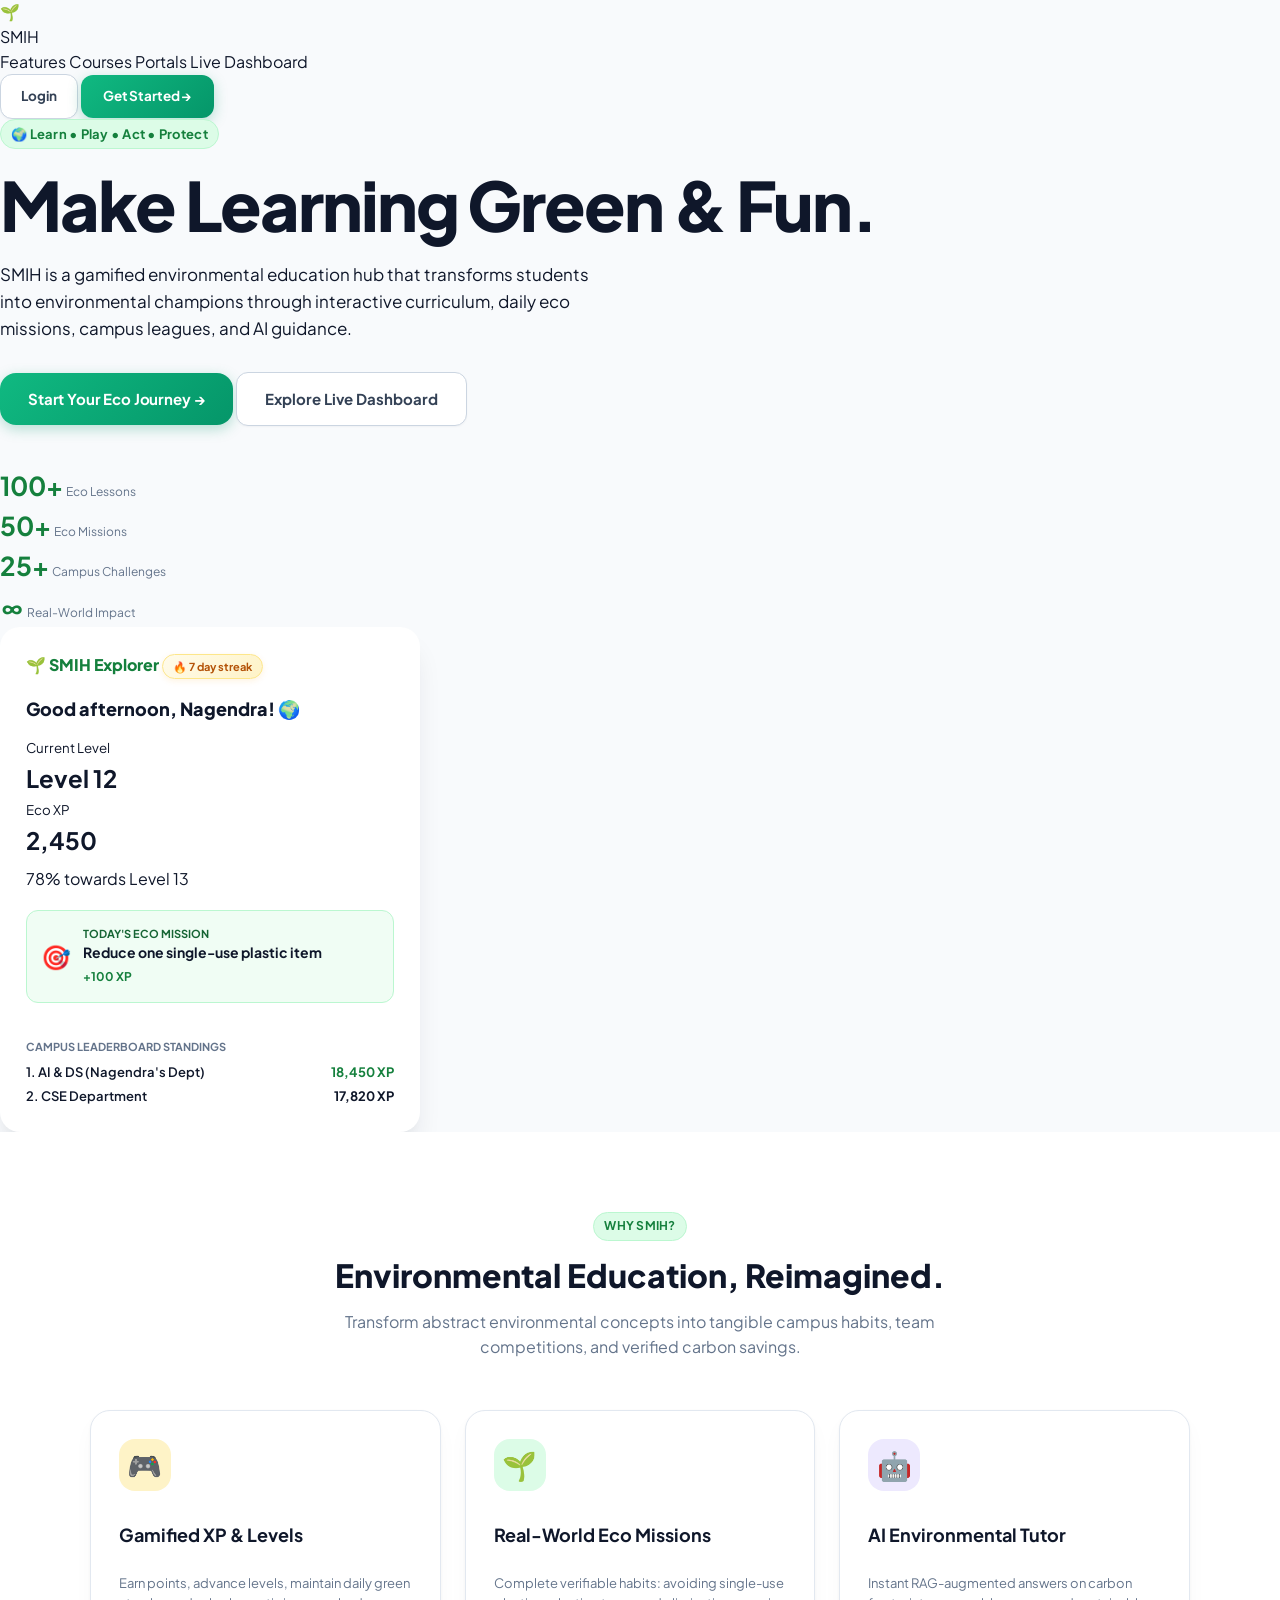
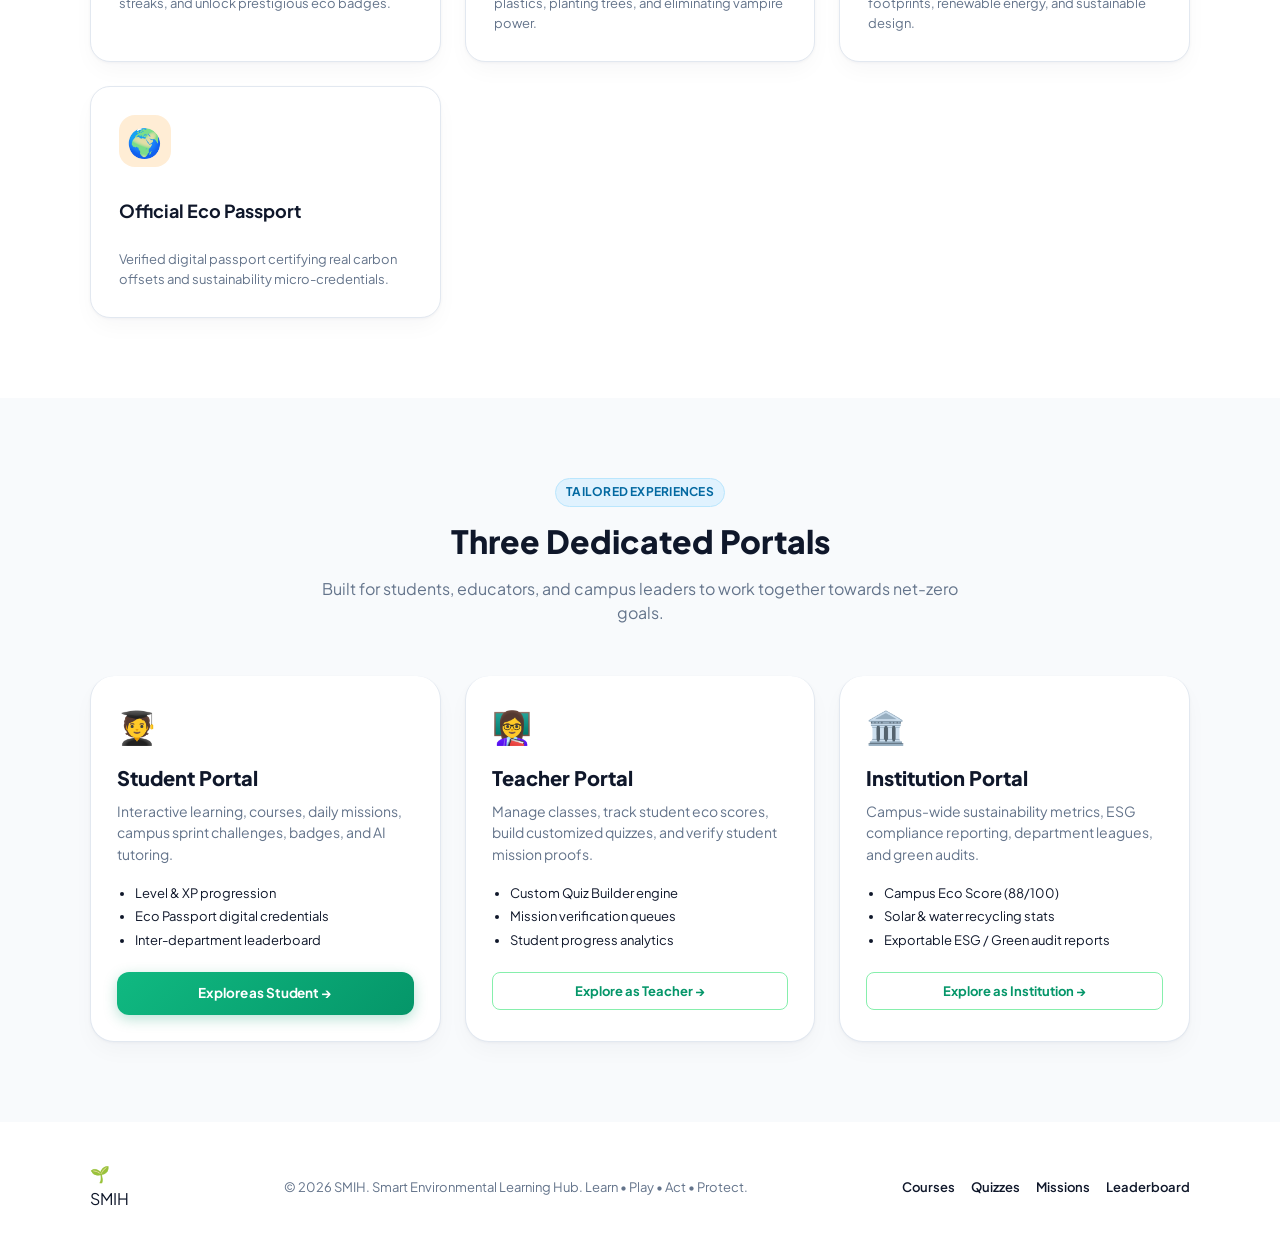
==== frontend/index.html @ 1d526935 "Initial commit: Complete SMIH application with modern UI, portals, quiz engine, and backend" ====
<!DOCTYPE html>
<html lang="en">
<head>
    <meta charset="UTF-8">
    <meta name="viewport" content="width=device-width, initial-scale=1.0">
    <title>SMIH | Smart Environmental Learning Hub</title>
    <link rel="stylesheet" href="styles.css">
    <link href="https://fonts.googleapis.com/css2?family=Inter:wght@400;500;600;700;800&display=swap" rel="stylesheet">
</head>
<body>

    <!-- Landing Navigation -->
    <nav class="navbar">
        <div class="logo">
            <div class="logo-icon">🌱</div>
            <span>SMIH</span>
        </div>

        <div class="nav-links">
            <a href="#features">Features</a>
            <a href="#courses">Courses</a>
            <a href="#portals">Portals</a>
            <a href="dashboard.html">Live Dashboard</a>
        </div>

        <div class="nav-actions">
            <a href="login.html" class="secondary-btn">Login</a>
            <a href="register.html" class="primary-btn">Get Started →</a>
        </div>
    </nav>

    <!-- Hero Section -->
    <section class="hero">
        <div class="hero-content">
            <div class="badge-tag badge-green" style="font-size: 13px; font-weight: 700; margin-bottom: 20px;">
                🌍 Learn • Play • Act • Protect
            </div>

            <h1 style="font-size: clamp(42px, 5.5vw, 68px); line-height: 1.05; letter-spacing: -0.03em; font-weight: 800; margin-bottom: 20px;">
                Make Learning <span style="color: var(--green);">Green & Fun.</span>
            </h1>

            <p style="font-size: 17px; color: var(--text); line-height: 1.6; margin-bottom: 30px; max-width: 620px;">
                SMIH is a gamified environmental education hub that transforms students into environmental champions through interactive curriculum, daily eco missions, campus leagues, and AI guidance.
            </p>

            <div class="hero-buttons">
                <a href="register.html" class="primary-btn large">
                    Start Your Eco Journey →
                </a>
                <a href="dashboard.html" class="secondary-btn large">
                    Explore Live Dashboard
                </a>
            </div>

            <div class="stats" style="margin-top: 40px;">
                <div>
                    <strong style="font-size: 26px; color: #15803d;">100+</strong>
                    <span style="font-size: 12px; color: var(--text-muted);">Eco Lessons</span>
                </div>
                <div>
                    <strong style="font-size: 26px; color: #15803d;">50+</strong>
                    <span style="font-size: 12px; color: var(--text-muted);">Eco Missions</span>
                </div>
                <div>
                    <strong style="font-size: 26px; color: #15803d;">25+</strong>
                    <span style="font-size: 12px; color: var(--text-muted);">Campus Challenges</span>
                </div>
                <div>
                    <strong style="font-size: 26px; color: #15803d;">∞</strong>
                    <span style="font-size: 12px; color: var(--text-muted);">Real-World Impact</span>
                </div>
            </div>
        </div>

        <!-- Dashboard Preview Card matching ASCII mock -->
        <div class="hero-card">
            <div class="dashboard-preview" style="background: white; border: 1px solid var(--border); border-radius: var(--radius-xl); padding: 26px; box-shadow: var(--shadow-xl); max-width: 420px; width: 100%;">
                <div class="preview-header">
                    <span style="font-weight: 800; color: #15803d;">🌱 SMIH Explorer</span>
                    <span class="streak-pill" style="padding: 3px 10px; font-size: 11px;">🔥 7 day streak</span>
                </div>

                <h3 style="font-size: 18px; font-weight: 800; margin: 16px 0 12px;">Good afternoon, Nagendra! 🌍</h3>

                <div class="level-box">
                    <div>
                        <small>Current Level</small>
                        <h2>Level 12</h2>
                    </div>
                    <div>
                        <small>Eco XP</small>
                        <h2>2,450</h2>
                    </div>
                </div>

                <div class="progress" style="margin-bottom: 8px;">
                    <div class="progress-bar" style="width: 78%;"></div>
                </div>
                <p class="small-text" style="margin-bottom: 18px;">78% towards Level 13</p>

                <div class="mission-preview" style="background: #f0fdf4; border: 1px solid #bbf7d0; border-radius: 12px; padding: 14px; display: flex; gap: 12px; align-items: center;">
                    <div style="font-size: 24px;">🎯</div>
                    <div>
                        <div style="font-size: 11px; font-weight: 700; color: #166534; text-transform: uppercase;">Today's Eco Mission</div>
                        <h4 style="font-size: 14px; font-weight: 700;">Reduce one single-use plastic item</h4>
                        <span style="font-size: 12px; color: #15803d; font-weight: 700;">+100 XP</span>
                    </div>
                </div>

                <div style="margin-top: 16px; padding-top: 14px; border-top: 1px solid var(--border);">
                    <small style="font-weight: 700; color: var(--text-muted); text-transform: uppercase; font-size: 11px;">Campus Leaderboard Standings</small>
                    <div style="display: flex; justify-content: space-between; font-size: 13px; font-weight: 600; margin-top: 4px;">
                        <span>1. AI & DS (Nagendra's Dept)</span>
                        <strong style="color: #15803d;">18,450 XP</strong>
                    </div>
                    <div style="display: flex; justify-content: space-between; font-size: 13px; font-weight: 600; margin-top: 4px;">
                        <span>2. CSE Department</span>
                        <strong style="color: var(--text);">17,820 XP</strong>
                    </div>
                </div>
            </div>
        </div>
    </section>

    <!-- Why SMIH / Features -->
    <section id="features" style="padding: 80px 7%; background: white;">
        <div style="text-align: center; max-width: 650px; margin: 0 auto 50px;">
            <span class="badge-tag badge-green">WHY SMIH?</span>
            <h2 style="font-size: 32px; font-weight: 800; margin: 10px 0;">Environmental Education, Reimagined.</h2>
            <p style="color: var(--text-muted); font-size: 16px;">Transform abstract environmental concepts into tangible campus habits, team competitions, and verified carbon savings.</p>
        </div>

        <div style="display: grid; grid-template-columns: repeat(auto-fit, minmax(260px, 1fr)); gap: 24px;">
            <div class="stat-metric-card" style="flex-direction: column; align-items: flex-start; padding: 28px;">
                <div class="stat-metric-icon xp" style="font-size: 28px; margin-bottom: 12px;">🎮</div>
                <h3 style="font-size: 18px; margin-bottom: 6px;">Gamified XP & Levels</h3>
                <p style="font-size: 13px; color: var(--text-muted);">Earn points, advance levels, maintain daily green streaks, and unlock prestigious eco badges.</p>
            </div>

            <div class="stat-metric-card" style="flex-direction: column; align-items: flex-start; padding: 28px;">
                <div class="stat-metric-icon carbon" style="font-size: 28px; margin-bottom: 12px;">🌱</div>
                <h3 style="font-size: 18px; margin-bottom: 6px;">Real-World Eco Missions</h3>
                <p style="font-size: 13px; color: var(--text-muted);">Complete verifiable habits: avoiding single-use plastics, planting trees, and eliminating vampire power.</p>
            </div>

            <div class="stat-metric-card" style="flex-direction: column; align-items: flex-start; padding: 28px;">
                <div class="stat-metric-icon badges" style="font-size: 28px; margin-bottom: 12px;">🤖</div>
                <h3 style="font-size: 18px; margin-bottom: 6px;">AI Environmental Tutor</h3>
                <p style="font-size: 13px; color: var(--text-muted);">Instant RAG-augmented answers on carbon footprints, renewable energy, and sustainable design.</p>
            </div>

            <div class="stat-metric-card" style="flex-direction: column; align-items: flex-start; padding: 28px;">
                <div class="stat-metric-icon streak" style="font-size: 28px; margin-bottom: 12px;">🌍</div>
                <h3 style="font-size: 18px; margin-bottom: 6px;">Official Eco Passport</h3>
                <p style="font-size: 13px; color: var(--text-muted);">Verified digital passport certifying real carbon offsets and sustainability micro-credentials.</p>
            </div>
        </div>
    </section>

    <!-- 3 Core Portals Overview -->
    <section id="portals" style="padding: 80px 7%; background: var(--bg);">
        <div style="text-align: center; max-width: 650px; margin: 0 auto 50px;">
            <span class="badge-tag badge-blue">TAILORED EXPERIENCES</span>
            <h2 style="font-size: 32px; font-weight: 800; margin: 10px 0;">Three Dedicated Portals</h2>
            <p style="color: var(--text-muted); font-size: 16px;">Built for students, educators, and campus leaders to work together towards net-zero goals.</p>
        </div>

        <div style="display: grid; grid-template-columns: repeat(auto-fit, minmax(320px, 1fr)); gap: 24px;">
            <!-- Student Portal -->
            <div class="content-card" style="border-top: 4px solid var(--green);">
                <div style="font-size: 32px; margin-bottom: 10px;">🧑‍🎓</div>
                <h3 style="font-size: 20px; font-weight: 800; margin-bottom: 8px;">Student Portal</h3>
                <p style="color: var(--text-muted); font-size: 14px; margin-bottom: 16px;">Interactive learning, courses, daily missions, campus sprint challenges, badges, and AI tutoring.</p>
                <ul style="font-size: 13px; color: var(--text); padding-left: 18px; margin-bottom: 20px; line-height: 1.8;">
                    <li>Level & XP progression</li>
                    <li>Eco Passport digital credentials</li>
                    <li>Inter-department leaderboard</li>
                </ul>
                <a href="login.html" class="primary-btn full-btn">Explore as Student →</a>
            </div>

            <!-- Teacher Portal -->
            <div class="content-card" style="border-top: 4px solid var(--blue);">
                <div style="font-size: 32px; margin-bottom: 10px;">👩‍🏫</div>
                <h3 style="font-size: 20px; font-weight: 800; margin-bottom: 8px;">Teacher Portal</h3>
                <p style="color: var(--text-muted); font-size: 14px; margin-bottom: 16px;">Manage classes, track student eco scores, build customized quizzes, and verify student mission proofs.</p>
                <ul style="font-size: 13px; color: var(--text); padding-left: 18px; margin-bottom: 20px; line-height: 1.8;">
                    <li>Custom Quiz Builder engine</li>
                    <li>Mission verification queues</li>
                    <li>Student progress analytics</li>
                </ul>
                <a href="login.html" class="outline-btn full-btn">Explore as Teacher →</a>
            </div>

            <!-- Institution Portal -->
            <div class="content-card" style="border-top: 4px solid var(--purple);">
                <div style="font-size: 32px; margin-bottom: 10px;">🏛️</div>
                <h3 style="font-size: 20px; font-weight: 800; margin-bottom: 8px;">Institution Portal</h3>
                <p style="color: var(--text-muted); font-size: 14px; margin-bottom: 16px;">Campus-wide sustainability metrics, ESG compliance reporting, department leagues, and green audits.</p>
                <ul style="font-size: 13px; color: var(--text); padding-left: 18px; margin-bottom: 20px; line-height: 1.8;">
                    <li>Campus Eco Score (88/100)</li>
                    <li>Solar & water recycling stats</li>
                    <li>Exportable ESG / Green audit reports</li>
                </ul>
                <a href="login.html" class="outline-btn full-btn">Explore as Institution →</a>
            </div>
        </div>
    </section>

    <!-- Footer -->
    <footer style="padding: 40px 7%; background: white; border-top: 1px solid var(--border); display: flex; justify-content: space-between; align-items: center; flex-wrap: gap; gap: 20px;">
        <div class="logo">
            <div class="logo-icon">🌱</div>
            <span>SMIH</span>
        </div>
        <p style="color: var(--text-muted); font-size: 13px;">
            © 2026 SMIH. Smart Environmental Learning Hub. Learn • Play • Act • Protect.
        </p>
        <div style="display: flex; gap: 16px; font-size: 13px; font-weight: 600;">
            <a href="courses.html">Courses</a>
            <a href="quiz.html">Quizzes</a>
            <a href="missions.html">Missions</a>
            <a href="leaderboard.html">Leaderboard</a>
        </div>
    </footer>

    <script src="app.js"></script>
</body>
</html>
---- frontend/styles.css ----
/* ==================================================
   SMIH - Smart Environmental Learning Hub
   Next-Gen Professional Design System & UI Theme
================================================== */

@import url('https://fonts.googleapis.com/css2?family=Plus+Jakarta+Sans:wght@400;500;600;700;800&family=Inter:wght@400;500;600;700&display=swap');

:root {
    /* Brand Primary - Emerald / Forest */
    --primary: #059669;
    --primary-hover: #047857;
    --primary-active: #065f46;
    --primary-subtle: #f0fdf4;
    --primary-light: #dcfce7;
    --primary-border: #86efac;
    --primary-glow: rgba(5, 150, 105, 0.2);

    /* Dark & Slate Neutrals */
    --slate-25: #fcfdfd;
    --slate-50: #f8fafc;
    --slate-100: #f1f5f9;
    --slate-150: #eef2f6;
    --slate-200: #e2e8f0;
    --slate-300: #cbd5e1;
    --slate-400: #94a3b8;
    --slate-500: #64748b;
    --slate-600: #475569;
    --slate-700: #334155;
    --slate-800: #1e293b;
    --slate-900: #0f172a;
    --slate-950: #020617;

    /* Semantic Accents */
    --accent-amber: #f59e0b;
    --accent-amber-light: #fef3c7;
    --accent-amber-subtle: #fffbeb;
    --accent-sky: #0284c7;
    --accent-sky-light: #e0f2fe;
    --accent-violet: #7c3aed;
    --accent-violet-light: #ede9fe;
    --accent-rose: #e11d48;
    --accent-rose-light: #ffe4e6;

    /* Theme Layout Tokens */
    --bg-page: #f8fafc;
    --bg-surface: #ffffff;
    --bg-surface-elevated: #ffffff;
    --border-subtle: #e2e8f0;
    --border-strong: #cbd5e1;
    --text-primary: #0f172a;
    --text-secondary: #475569;
    --text-muted: #64748b;
    --text-inverse: #ffffff;

    /* Radii */
    --radius-xs: 6px;
    --radius-sm: 8px;
    --radius-md: 12px;
    --radius-lg: 16px;
    --radius-xl: 20px;
    --radius-2xl: 24px;
    --radius-full: 9999px;

    /* Multi-Layered SaaS Elevation Shadows */
    --shadow-xs: 0 1px 2px rgba(15, 23, 42, 0.04);
    --shadow-sm: 0 2px 4px rgba(15, 23, 42, 0.04), 0 1px 2px rgba(15, 23, 42, 0.02);
    --shadow-md: 0 4px 8px -1px rgba(15, 23, 42, 0.06), 0 2px 4px -2px rgba(15, 23, 42, 0.04);
    --shadow-lg: 0 10px 18px -3px rgba(15, 23, 42, 0.08), 0 4px 8px -4px rgba(15, 23, 42, 0.03);
    --shadow-xl: 0 20px 28px -5px rgba(15, 23, 42, 0.09), 0 8px 12px -6px rgba(15, 23, 42, 0.04);
    --shadow-card: 0 1px 3px rgba(15, 23, 42, 0.04), 0 10px 24px -4px rgba(15, 23, 42, 0.04);
    --shadow-glow: 0 0 25px rgba(5, 150, 105, 0.18);
}

/* Base Reset & Typography */
* {
    margin: 0;
    padding: 0;
    box-sizing: border-box;
}

html {
    scroll-behavior: smooth;
}

body {
    font-family: 'Plus Jakarta Sans', 'Inter', system-ui, -apple-system, sans-serif;
    background-color: var(--bg-page);
    color: var(--text-primary);
    line-height: 1.55;
    -webkit-font-smoothing: antialiased;
    -moz-osx-font-smoothing: grayscale;
}

a {
    color: inherit;
    text-decoration: none;
    transition: color 0.15s ease;
}

button, input, select, textarea {
    font-family: inherit;
}

/* ==================================================
   MODERN GLASS TOPBAR
================================================== */
.app-topbar {
    height: 70px;
    background: rgba(255, 255, 255, 0.88);
    backdrop-filter: blur(16px);
    -webkit-backdrop-filter: blur(16px);
    border-bottom: 1px solid var(--border-subtle);
    display: flex;
    align-items: center;
    justify-content: space-between;
    padding: 0 28px;
    position: sticky;
    top: 0;
    z-index: 120;
}

.topbar-left {
    display: flex;
    align-items: center;
    gap: 16px;
}

.brand {
    display: flex;
    align-items: center;
    gap: 12px;
    font-size: 19px;
    font-weight: 800;
    letter-spacing: -0.03em;
    color: var(--slate-900);
}

.brand .logo-icon {
    width: 38px;
    height: 38px;
    background: linear-gradient(135deg, #10b981 0%, #059669 100%);
    color: white;
    border-radius: var(--radius-md);
    display: grid;
    place-items: center;
    font-size: 20px;
    box-shadow: 0 4px 12px rgba(5, 150, 105, 0.28);
}

.brand-text {
    display: flex;
    flex-direction: column;
}

.brand-title {
    line-height: 1.1;
    font-weight: 800;
    font-size: 18px;
    background: linear-gradient(135deg, #0f172a 0%, #064e3b 100%);
    -webkit-background-clip: text;
    -webkit-text-fill-color: transparent;
}

.brand-subtitle {
    font-size: 10.5px;
    font-weight: 700;
    color: var(--slate-500);
    letter-spacing: 0.05em;
    text-transform: uppercase;
}

/* Topbar Global Search */
.topbar-search {
    position: relative;
    width: 320px;
}

.topbar-search input {
    width: 100%;
    padding: 9px 36px 9px 38px;
    background: var(--slate-100);
    border: 1px solid transparent;
    border-radius: var(--radius-full);
    font-size: 13px;
    color: var(--slate-800);
    outline: none;
    transition: all 0.2s ease;
}

.topbar-search input:focus {
    background: #ffffff;
    border-color: var(--primary);
    box-shadow: 0 0 0 3px rgba(5, 150, 105, 0.12);
}

.topbar-search .search-icon {
    position: absolute;
    left: 14px;
    top: 50%;
    transform: translateY(-50%);
    color: var(--slate-400);
    font-size: 14px;
    pointer-events: none;
}

.topbar-search .kbd-hint {
    position: absolute;
    right: 12px;
    top: 50%;
    transform: translateY(-50%);
    font-size: 10px;
    font-weight: 700;
    background: var(--slate-200);
    color: var(--slate-600);
    padding: 2px 6px;
    border-radius: 4px;
    pointer-events: none;
}

.topbar-right {
    display: flex;
    align-items: center;
    gap: 16px;
}

/* Streak Pill */
.streak-pill {
    display: inline-flex;
    align-items: center;
    gap: 6px;
    background: linear-gradient(135deg, #fffbeb 0%, #fef3c7 100%);
    color: #b45309;
    border: 1px solid #fde68a;
    padding: 6px 14px;
    border-radius: var(--radius-full);
    font-size: 13px;
    font-weight: 700;
    box-shadow: 0 2px 6px rgba(245, 158, 11, 0.12);
    transition: transform 0.15s ease;
}

.streak-pill:hover {
    transform: translateY(-1px);
}

/* Role Selector in Topbar */
.role-badge-select {
    display: flex;
    align-items: center;
    gap: 8px;
    background: var(--slate-100);
    border: 1px solid var(--border-subtle);
    padding: 4px 10px;
    border-radius: var(--radius-full);
}

.role-badge-select select {
    background: transparent;
    border: none;
    font-size: 12px;
    font-weight: 700;
    color: var(--slate-800);
    outline: none;
    cursor: pointer;
}

/* User Profile Badge */
.user-profile-badge {
    display: flex;
    align-items: center;
    gap: 10px;
    padding: 5px 14px 5px 6px;
    border-radius: var(--radius-full);
    background: var(--bg-surface);
    border: 1px solid var(--border-subtle);
    cursor: pointer;
    transition: all 0.2s ease;
    box-shadow: var(--shadow-xs);
}

.user-profile-badge:hover {
    border-color: var(--slate-300);
    box-shadow: var(--shadow-sm);
    background: var(--slate-50);
}

.user-avatar-mini {
    width: 32px;
    height: 32px;
    border-radius: var(--radius-full);
    background: linear-gradient(135deg, #10b981 0%, #047857 100%);
    color: white;
    font-weight: 800;
    font-size: 13px;
    display: grid;
    place-items: center;
    box-shadow: 0 2px 8px rgba(5, 150, 105, 0.25);
}

/* Action Icons */
.icon-action-btn {
    width: 38px;
    height: 38px;
    border-radius: var(--radius-full);
    background: var(--bg-surface);
    border: 1px solid var(--border-subtle);
    display: grid;
    place-items: center;
    color: var(--slate-700);
    font-size: 16px;
    cursor: pointer;
    position: relative;
    user-select: none;
    transition: all 0.2s cubic-bezier(0.16, 1, 0.3, 1);
}

.icon-action-btn:hover {
    background: var(--slate-100);
    color: var(--primary);
    transform: scale(1.05);
}

.icon-action-btn.active {
    background: var(--primary-subtle);
    color: var(--primary-hover);
    border-color: var(--primary-border);
}

.icon-action-btn .badge-dot {
    position: absolute;
    top: 8px;
    right: 8px;
    width: 8px;
    height: 8px;
    background: var(--primary);
    border-radius: 50%;
    border: 2px solid white;
}

/* ==================================================
   APP LAYOUT & RESPONSIVE COLLAPSIBLE SIDEBAR
================================================== */
.app-layout {
    display: flex;
    min-height: calc(100vh - 70px);
    position: relative;
}

.sidebar {
    width: 260px;
    background: var(--bg-surface);
    border-right: 1px solid var(--border-subtle);
    display: flex;
    flex-direction: column;
    justify-content: space-between;
    padding: 24px 16px;
    flex-shrink: 0;
    transition: width 0.28s cubic-bezier(0.16, 1, 0.3, 1),
                padding 0.28s ease,
                left 0.28s cubic-bezier(0.16, 1, 0.3, 1);
    position: relative;
    z-index: 80;
}

/* Desktop Collapsed Sidebar Mode (Icon-Rail) */
.sidebar.collapsed {
    width: 78px;
    padding: 24px 10px;
}

.sidebar.collapsed .sidebar-category {
    opacity: 0;
    height: 0;
    padding: 0;
    margin: 0;
    overflow: hidden;
}

.sidebar.collapsed .nav-item {
    justify-content: center;
    padding: 12px 0;
    gap: 0;
    border-radius: var(--radius-lg);
    position: relative;
}

.sidebar.collapsed .nav-item span:not(.icon) {
    display: none;
}

.sidebar.collapsed .nav-item span.icon {
    font-size: 20px;
    width: auto;
}

.sidebar.collapsed .nav-item::before {
    left: -10px;
}

.sidebar.collapsed .eco-mini-meter {
    padding: 10px 4px;
    text-align: center;
}

.sidebar.collapsed .eco-mini-meter small,
.sidebar.collapsed .eco-mini-meter p {
    display: none;
}

.sidebar.collapsed .eco-mini-meter .carbon-val {
    font-size: 11px;
    font-weight: 800;
}

.sidebar.collapsed .sidebar-footer div:last-child {
    display: none;
}

/* Tooltip on Collapsed Navigation Items */
.sidebar.collapsed .nav-item:hover::after {
    content: attr(data-title);
    position: absolute;
    left: calc(100% + 14px);
    top: 50%;
    transform: translateY(-50%);
    background: var(--slate-900);
    color: #ffffff;
    font-size: 12px;
    font-weight: 700;
    padding: 6px 12px;
    border-radius: var(--radius-sm);
    white-space: nowrap;
    z-index: 1000;
    box-shadow: var(--shadow-lg);
    pointer-events: none;
    animation: tooltipFadeIn 0.15s ease;
}

@keyframes tooltipFadeIn {
    from { opacity: 0; transform: translateY(-50%) translateX(-6px); }
    to { opacity: 1; transform: translateY(-50%) translateX(0); }
}

.sidebar-nav {
    display: flex;
    flex-direction: column;
    gap: 4px;
}

.sidebar-category {
    font-size: 11px;
    font-weight: 700;
    text-transform: uppercase;
    letter-spacing: 0.08em;
    color: var(--slate-400);
    padding: 14px 14px 8px;
    transition: opacity 0.2s ease;
}

.nav-item {
    display: flex;
    align-items: center;
    gap: 12px;
    padding: 11px 16px;
    border-radius: var(--radius-md);
    font-size: 13.5px;
    font-weight: 600;
    color: var(--slate-600);
    transition: all 0.18s ease;
    position: relative;
}

.nav-item span.icon {
    font-size: 18px;
    display: inline-flex;
    align-items: center;
    justify-content: center;
    width: 22px;
    color: var(--slate-500);
    transition: transform 0.15s ease;
}

.nav-item:hover {
    background: var(--slate-100);
    color: var(--slate-900);
}

.nav-item:hover span.icon {
    transform: scale(1.1);
}

.nav-item.active {
    background: linear-gradient(135deg, #ecfdf4 0%, #d1fae5 100%);
    color: #065f46;
    font-weight: 700;
}

.nav-item.active span.icon {
    color: var(--primary);
}

.nav-item.active::before {
    content: "";
    position: absolute;
    left: -16px;
    top: 8px;
    bottom: 8px;
    width: 4px;
    border-radius: 0 4px 4px 0;
    background: var(--primary);
}

/* Sidebar Footer & Sustainability Gauge */
.sidebar-footer {
    padding-top: 18px;
    border-top: 1px solid var(--border-subtle);
}

.eco-mini-meter {
    background: linear-gradient(135deg, #f0fdf4 0%, #e0f2fe 100%);
    border: 1px solid #bbf7d0;
    border-radius: var(--radius-lg);
    padding: 14px;
    margin-bottom: 14px;
    transition: all 0.25s ease;
}

.eco-mini-meter small {
    display: block;
    font-size: 11px;
    font-weight: 700;
    color: #166534;
    text-transform: uppercase;
    letter-spacing: 0.04em;
    margin-bottom: 4px;
}

.eco-mini-meter .carbon-val {
    font-size: 18px;
    font-weight: 800;
    color: #065f46;
}

.eco-mini-meter p {
    font-size: 11px;
    color: var(--slate-600);
    margin-top: 4px;
}

/* Mobile Overlay Backdrop */
.sidebar-overlay {
    position: fixed;
    inset: 0;
    background: rgba(15, 23, 42, 0.55);
    backdrop-filter: blur(4px);
    -webkit-backdrop-filter: blur(4px);
    z-index: 140;
    opacity: 0;
    pointer-events: none;
    transition: opacity 0.25s ease;
}

.sidebar-overlay.active {
    opacity: 1;
    pointer-events: auto;
}

/* Main Content Workspace */
.main-content {
    flex: 1;
    padding: 36px 44px;
    max-width: 1440px;
    margin: 0 auto;
    width: 100%;
    transition: padding 0.25s ease;
}

/* ==================================================
   BUTTONS & MICRO-INTERACTIONS
================================================== */
.primary-btn {
    display: inline-flex;
    align-items: center;
    justify-content: center;
    gap: 8px;
    background: linear-gradient(135deg, #10b981 0%, #059669 100%);
    color: #ffffff;
    padding: 11px 22px;
    border-radius: var(--radius-md);
    font-weight: 700;
    font-size: 13.5px;
    letter-spacing: -0.01em;
    border: none;
    box-shadow: 0 4px 14px rgba(5, 150, 105, 0.28);
    transition: all 0.2s cubic-bezier(0.16, 1, 0.3, 1);
    cursor: pointer;
}

.primary-btn:hover {
    background: linear-gradient(135deg, #059669 0%, #047857 100%);
    transform: translateY(-2px);
    box-shadow: 0 6px 20px rgba(5, 150, 105, 0.38);
}

.primary-btn:active {
    transform: translateY(0);
}

.primary-btn.large {
    padding: 14px 28px;
    font-size: 15px;
    border-radius: var(--radius-lg);
}

.secondary-btn {
    display: inline-flex;
    align-items: center;
    justify-content: center;
    gap: 8px;
    background: #ffffff;
    color: var(--slate-700);
    border: 1px solid var(--border-strong);
    padding: 11px 20px;
    border-radius: var(--radius-md);
    font-weight: 700;
    font-size: 13.5px;
    box-shadow: var(--shadow-xs);
    transition: all 0.15s ease;
    cursor: pointer;
}

.secondary-btn:hover {
    background: var(--slate-50);
    border-color: var(--slate-400);
    color: var(--slate-900);
}

.secondary-btn.large {
    padding: 14px 28px;
    font-size: 15px;
}

.outline-btn {
    display: inline-flex;
    align-items: center;
    justify-content: center;
    gap: 6px;
    border: 1.5px solid var(--primary-border);
    color: var(--primary);
    background: #ffffff;
    padding: 8px 16px;
    border-radius: var(--radius-sm);
    font-weight: 700;
    font-size: 13px;
    transition: all 0.15s ease;
    cursor: pointer;
}

.outline-btn:hover {
    background: var(--primary-subtle);
    border-color: var(--primary);
    color: var(--primary-hover);
}

.logout-btn {
    border: 1px solid #fecaca;
    background: #fff5f5;
    color: #dc2626;
    padding: 7px 14px;
    border-radius: var(--radius-sm);
    font-weight: 700;
    font-size: 12.5px;
    transition: all 0.15s ease;
    cursor: pointer;
}

.logout-btn:hover {
    background: #fee2e2;
    border-color: #fca5a5;
}

.full-btn {
    width: 100%;
}

/* Badge Tags */
.badge-tag {
    display: inline-flex;
    align-items: center;
    gap: 5px;
    padding: 4px 10px;
    border-radius: var(--radius-full);
    font-size: 12px;
    font-weight: 700;
    letter-spacing: 0.02em;
}

.badge-green { background: #dcfce7; color: #15803d; border: 1px solid #bbf7d0; }
.badge-blue { background: #e0f2fe; color: #0369a1; border: 1px solid #bae6fd; }
.badge-amber { background: #fef3c7; color: #b45309; border: 1px solid #fde68a; }
.badge-purple { background: #ede9fe; color: #6d28d9; border: 1px solid #ddd6fe; }

/* ==================================================
   STUDENT DASHBOARD (MATCHING ASCII MOCK)
================================================== */
.welcome-hero {
    background: linear-gradient(135deg, #064e3b 0%, #065f46 45%, #0f766e 100%);
    color: white;
    border-radius: var(--radius-2xl);
    padding: 34px 40px;
    display: flex;
    justify-content: space-between;
    align-items: center;
    margin-bottom: 30px;
    box-shadow: 0 14px 34px -4px rgba(6, 78, 59, 0.32);
    position: relative;
    overflow: hidden;
}

.welcome-hero::after {
    content: "";
    position: absolute;
    right: -60px;
    top: -60px;
    width: 240px;
    height: 240px;
    background: radial-gradient(circle, rgba(52, 211, 153, 0.25) 0%, transparent 70%);
    pointer-events: none;
}

.welcome-hero h1 {
    font-size: 30px;
    font-weight: 800;
    letter-spacing: -0.03em;
    margin-bottom: 8px;
    line-height: 1.2;
}

.welcome-hero p {
    color: #a7f3d0;
    font-size: 14.5px;
    max-width: 540px;
    line-height: 1.5;
}

.hero-level-box {
    background: rgba(255, 255, 255, 0.12);
    backdrop-filter: blur(12px);
    -webkit-backdrop-filter: blur(12px);
    border: 1px solid rgba(255, 255, 255, 0.22);
    border-radius: var(--radius-xl);
    padding: 20px 26px;
    min-width: 300px;
    box-shadow: 0 8px 24px rgba(0, 0, 0, 0.12);
}

.level-row {
    display: flex;
    justify-content: space-between;
    align-items: baseline;
    margin-bottom: 10px;
}

.level-row strong {
    font-size: 19px;
    font-weight: 800;
    letter-spacing: -0.02em;
}

.level-row .xp-count {
    font-size: 15px;
    font-weight: 700;
    color: #6ee7b7;
}

.level-progress-bg {
    height: 10px;
    background: rgba(0, 0, 0, 0.3);
    border-radius: var(--radius-full);
    overflow: hidden;
    margin-bottom: 8px;
    position: relative;
}

.level-progress-bar {
    height: 100%;
    width: 78%;
    background: linear-gradient(90deg, #34d399, #10b981);
    border-radius: var(--radius-full);
    box-shadow: 0 0 12px rgba(52, 211, 153, 0.6);
    transition: width 0.8s cubic-bezier(0.16, 1, 0.3, 1);
}

.level-subtext {
    font-size: 12px;
    color: #a7f3d0;
    font-weight: 600;
    text-align: right;
}

/* 4-Stat Metric Cards */
.stats-grid-4 {
    display: grid;
    grid-template-columns: repeat(4, 1fr);
    gap: 20px;
    margin-bottom: 30px;
}

.stat-metric-card {
    background: var(--bg-surface);
    border: 1px solid var(--border-subtle);
    border-radius: var(--radius-xl);
    padding: 22px;
    display: flex;
    align-items: center;
    gap: 18px;
    box-shadow: var(--shadow-card);
    transition: all 0.2s cubic-bezier(0.16, 1, 0.3, 1);
}

.stat-metric-card:hover {
    transform: translateY(-3px);
    box-shadow: var(--shadow-lg);
    border-color: var(--slate-300);
}

.stat-metric-icon {
    width: 52px;
    height: 52px;
    border-radius: var(--radius-lg);
    display: grid;
    place-items: center;
    font-size: 26px;
    flex-shrink: 0;
}

.stat-metric-icon.xp { background: #fef3c7; color: #b45309; }
.stat-metric-icon.streak { background: #ffedd5; color: #c2410c; }
.stat-metric-icon.badges { background: #ede9fe; color: #6d28d9; }
.stat-metric-icon.carbon { background: #dcfce7; color: #15803d; }

.stat-metric-info small {
    display: block;
    font-size: 11.5px;
    font-weight: 700;
    color: var(--slate-400);
    text-transform: uppercase;
    letter-spacing: 0.05em;
    margin-bottom: 2px;
}

.stat-metric-info h3 {
    font-size: 24px;
    font-weight: 800;
    letter-spacing: -0.02em;
    color: var(--slate-900);
}

/* 2-Column Dashboard Split */
.dashboard-columns {
    display: grid;
    grid-template-columns: 1.25fr 0.95fr;
    gap: 26px;
    margin-bottom: 34px;
}

.content-card {
    background: var(--bg-surface);
    border: 1px solid var(--border-subtle);
    border-radius: var(--radius-2xl);
    padding: 26px;
    box-shadow: var(--shadow-card);
    transition: border-color 0.15s ease;
}

.card-header-row {
    display: flex;
    align-items: center;
    justify-content: space-between;
    margin-bottom: 22px;
}

.card-header-row h2 {
    font-size: 18px;
    font-weight: 800;
    letter-spacing: -0.02em;
    color: var(--slate-900);
    display: flex;
    align-items: center;
    gap: 8px;
}

.link-action {
    font-size: 13px;
    font-weight: 700;
    color: var(--primary);
    transition: color 0.15s ease;
}

.link-action:hover {
    color: var(--primary-hover);
    text-decoration: underline;
}

/* Today's Eco Mission Card */
.today-mission-card {
    background: linear-gradient(135deg, #f0fdf4 0%, #ffffff 70%);
    border: 1.5px solid #86efac;
    border-radius: var(--radius-xl);
    padding: 24px;
    display: flex;
    gap: 20px;
    margin-bottom: 24px;
    box-shadow: var(--shadow-sm);
    position: relative;
}

.mission-avatar {
    width: 58px;
    height: 58px;
    border-radius: var(--radius-xl);
    background: linear-gradient(135deg, #dcfce7 0%, #bbf7d0 100%);
    border: 1.5px solid #86efac;
    display: grid;
    place-items: center;
    font-size: 28px;
    flex-shrink: 0;
    box-shadow: 0 4px 12px rgba(5, 150, 105, 0.15);
}

.mission-details {
    flex: 1;
}

.mission-badge-row {
    display: flex;
    align-items: center;
    gap: 8px;
    margin-bottom: 6px;
}

.mission-reward-tag {
    background: linear-gradient(135deg, #10b981 0%, #059669 100%);
    color: white;
    font-weight: 800;
    font-size: 11px;
    padding: 3px 10px;
    border-radius: var(--radius-full);
    box-shadow: 0 2px 6px rgba(5, 150, 105, 0.25);
}

.today-mission-card h3 {
    font-size: 17px;
    font-weight: 800;
    letter-spacing: -0.02em;
    color: var(--slate-900);
    margin-bottom: 4px;
}

.today-mission-card p {
    font-size: 13.5px;
    color: var(--slate-600);
    margin-bottom: 16px;
    line-height: 1.5;
}

/* Continue Learning Progress List */
.learning-list {
    display: flex;
    flex-direction: column;
    gap: 14px;
}

.learning-item {
    display: flex;
    align-items: center;
    gap: 16px;
    padding: 14px 18px;
    border-radius: var(--radius-lg);
    border: 1px solid var(--border-subtle);
    background: var(--slate-25);
    transition: all 0.2s cubic-bezier(0.16, 1, 0.3, 1);
}

.learning-item:hover {
    border-color: var(--slate-300);
    background: #ffffff;
    box-shadow: var(--shadow-md);
    transform: translateX(3px);
}

.learning-icon {
    width: 44px;
    height: 44px;
    border-radius: var(--radius-md);
    display: grid;
    place-items: center;
    font-size: 22px;
    background: #ffffff;
    border: 1px solid var(--border-subtle);
    box-shadow: var(--shadow-xs);
    flex-shrink: 0;
}

.learning-info {
    flex: 1;
}

.learning-title-row {
    display: flex;
    justify-content: space-between;
    margin-bottom: 6px;
}

.learning-title-row strong {
    font-size: 14px;
    font-weight: 700;
    color: var(--slate-900);
}

.learning-title-row span {
    font-size: 12px;
    font-weight: 800;
    color: var(--slate-500);
}

.mini-progress-bg {
    height: 7px;
    background: var(--slate-200);
    border-radius: var(--radius-full);
    overflow: hidden;
}

.mini-progress-fill {
    height: 100%;
    border-radius: var(--radius-full);
}

.fill-climate { background: linear-gradient(90deg, #38bdf8, #0284c7); }
.fill-bio { background: linear-gradient(90deg, #34d399, #059669); }
.fill-waste { background: linear-gradient(90deg, #fbbf24, #d97706); }
.fill-energy { background: linear-gradient(90deg, #c084fc, #7c3aed); }
.fill-water { background: linear-gradient(90deg, #22d3ee, #0891b2); }

/* Campus Leaderboard Widget */
.dept-leaderboard-list {
    display: flex;
    flex-direction: column;
    gap: 12px;
}

.dept-rank-item {
    display: flex;
    align-items: center;
    justify-content: space-between;
    padding: 13px 18px;
    border-radius: var(--radius-lg);
    background: var(--slate-25);
    border: 1px solid var(--border-subtle);
    transition: all 0.15s ease;
}

.dept-rank-item.top-1 {
    background: linear-gradient(135deg, #fefce8 0%, #ffffff 80%);
    border-color: #fef08a;
    box-shadow: 0 2px 8px rgba(234, 179, 8, 0.12);
}

.dept-left {
    display: flex;
    align-items: center;
    gap: 14px;
}

.rank-badge {
    width: 26px;
    height: 26px;
    border-radius: 50%;
    background: var(--slate-200);
    color: var(--slate-700);
    display: grid;
    place-items: center;
    font-size: 12px;
    font-weight: 800;
}

.top-1 .rank-badge {
    background: #eab308;
    color: white;
    box-shadow: 0 2px 6px rgba(234, 179, 8, 0.35);
}

.dept-left strong {
    font-size: 14.5px;
    font-weight: 800;
    color: var(--slate-900);
}

.dept-xp {
    font-size: 14.5px;
    font-weight: 800;
    color: var(--primary);
}

/* Quick Hub 4-Grid */
.quick-grid-4 {
    display: grid;
    grid-template-columns: repeat(4, 1fr);
    gap: 20px;
}

.quick-hub-card {
    background: var(--bg-surface);
    border: 1px solid var(--border-subtle);
    border-radius: var(--radius-xl);
    padding: 24px;
    text-align: left;
    transition: all 0.2s cubic-bezier(0.16, 1, 0.3, 1);
    display: flex;
    flex-direction: column;
    box-shadow: var(--shadow-card);
}

.quick-hub-card:hover {
    transform: translateY(-4px);
    box-shadow: var(--shadow-lg);
    border-color: var(--primary-border);
}

.quick-hub-card .card-emoji {
    font-size: 32px;
    margin-bottom: 14px;
    display: inline-block;
}

.quick-hub-card h3 {
    font-size: 16.5px;
    font-weight: 800;
    margin-bottom: 4px;
    color: var(--slate-900);
}

.quick-hub-card p {
    font-size: 13px;
    color: var(--slate-500);
    margin-bottom: 16px;
    flex: 1;
    line-height: 1.5;
}

/* ==================================================
   COURSES & MODULES
================================================== */
.filter-bar {
    display: flex;
    gap: 10px;
    margin-bottom: 28px;
    flex-wrap: wrap;
}

.filter-btn {
    padding: 9px 18px;
    border-radius: var(--radius-full);
    border: 1px solid var(--border-subtle);
    background: #ffffff;
    font-size: 13px;
    font-weight: 700;
    color: var(--slate-600);
    cursor: pointer;
    box-shadow: var(--shadow-xs);
    transition: all 0.15s ease;
}

.filter-btn:hover {
    background: var(--slate-100);
    color: var(--slate-900);
}

.filter-btn.active {
    background: linear-gradient(135deg, #10b981 0%, #059669 100%);
    color: white;
    border-color: var(--primary);
    box-shadow: 0 4px 12px rgba(5, 150, 105, 0.28);
}

.courses-grid {
    display: grid;
    grid-template-columns: repeat(auto-fill, minmax(340px, 1fr));
    gap: 24px;
}

.course-box {
    background: var(--bg-surface);
    border: 1px solid var(--border-subtle);
    border-radius: var(--radius-2xl);
    padding: 26px;
    display: flex;
    flex-direction: column;
    justify-content: space-between;
    box-shadow: var(--shadow-card);
    transition: all 0.2s cubic-bezier(0.16, 1, 0.3, 1);
}

.course-box:hover {
    box-shadow: var(--shadow-xl);
    border-color: var(--primary-border);
    transform: translateY(-4px);
}

.course-top {
    display: flex;
    align-items: center;
    gap: 16px;
    margin-bottom: 16px;
}

.course-top-icon {
    width: 52px;
    height: 52px;
    border-radius: var(--radius-lg);
    background: var(--primary-subtle);
    border: 1px solid var(--primary-border);
    display: grid;
    place-items: center;
    font-size: 26px;
    flex-shrink: 0;
}

.course-box h3 {
    font-size: 18px;
    font-weight: 800;
    letter-spacing: -0.02em;
    color: var(--slate-900);
    margin-bottom: 6px;
}

.course-box p {
    font-size: 13.5px;
    color: var(--slate-500);
    margin-bottom: 20px;
    line-height: 1.5;
}

/* ==================================================
   QUIZ ENGINE
================================================== */
.quiz-container {
    max-width: 800px;
    margin: 0 auto;
}

.quiz-card {
    background: var(--bg-surface);
    border: 1px solid var(--border-subtle);
    border-radius: var(--radius-2xl);
    padding: 36px;
    box-shadow: var(--shadow-xl);
}

.quiz-header {
    display: flex;
    justify-content: space-between;
    align-items: center;
    border-bottom: 1px solid var(--border-subtle);
    padding-bottom: 18px;
    margin-bottom: 26px;
}

.quiz-header span {
    font-weight: 800;
    color: var(--primary);
}

.question-text {
    font-size: 20px;
    font-weight: 800;
    letter-spacing: -0.02em;
    color: var(--slate-900);
    margin-bottom: 28px;
    line-height: 1.45;
}

.options-stack {
    display: flex;
    flex-direction: column;
    gap: 14px;
    margin-bottom: 28px;
}

.option-btn {
    display: flex;
    align-items: center;
    gap: 16px;
    padding: 16px 20px;
    border-radius: var(--radius-lg);
    border: 1.5px solid var(--border-subtle);
    background: var(--slate-25);
    font-size: 15px;
    font-weight: 600;
    color: var(--slate-800);
    text-align: left;
    transition: all 0.15s ease;
    cursor: pointer;
    width: 100%;
}

.option-btn:hover {
    background: #ffffff;
    border-color: var(--slate-300);
    box-shadow: var(--shadow-xs);
}

.option-btn.selected {
    border-color: var(--primary);
    background: var(--primary-subtle);
    color: var(--primary-hover);
    font-weight: 700;
    box-shadow: 0 0 0 3px rgba(5, 150, 105, 0.12);
}

.option-letter {
    width: 30px;
    height: 30px;
    border-radius: 50%;
    background: #ffffff;
    border: 1px solid var(--border-subtle);
    display: grid;
    place-items: center;
    font-size: 13px;
    font-weight: 800;
    flex-shrink: 0;
}

.explanation-box {
    background: #eff6ff;
    border-left: 4px solid #3b82f6;
    padding: 16px 20px;
    border-radius: 0 var(--radius-lg) var(--radius-lg) 0;
    font-size: 14px;
    color: #1e3a8a;
    margin-bottom: 24px;
    line-height: 1.5;
}

/* ==================================================
   ECO MISSIONS & CHALLENGES
================================================== */
.challenge-banner {
    background: linear-gradient(135deg, #0f172a 0%, #1e293b 60%, #064e3b 100%);
    color: white;
    border-radius: var(--radius-2xl);
    padding: 34px 40px;
    margin-bottom: 32px;
    display: flex;
    justify-content: space-between;
    align-items: center;
    box-shadow: var(--shadow-xl);
    position: relative;
    overflow: hidden;
}

.challenge-left h2 {
    font-size: 24px;
    font-weight: 800;
    letter-spacing: -0.02em;
    margin-bottom: 8px;
}

.challenge-left p {
    color: #cbd5e1;
    font-size: 14.5px;
    max-width: 600px;
    margin-bottom: 16px;
}

.missions-grid {
    display: grid;
    grid-template-columns: repeat(auto-fill, minmax(350px, 1fr));
    gap: 22px;
}

.mission-card {
    background: var(--bg-surface);
    border: 1px solid var(--border-subtle);
    border-radius: var(--radius-2xl);
    padding: 26px;
    display: flex;
    flex-direction: column;
    justify-content: space-between;
    box-shadow: var(--shadow-card);
    transition: all 0.2s cubic-bezier(0.16, 1, 0.3, 1);
}

.mission-card:hover {
    box-shadow: var(--shadow-lg);
    border-color: var(--primary-border);
    transform: translateY(-3px);
}

.mission-card.completed {
    background: #f8fafc;
    border-color: #cbd5e1;
    opacity: 0.85;
}

.mission-head {
    display: flex;
    justify-content: space-between;
    align-items: flex-start;
    margin-bottom: 14px;
}

.mission-icon-box {
    width: 48px;
    height: 48px;
    border-radius: var(--radius-lg);
    background: var(--primary-subtle);
    border: 1px solid var(--primary-border);
    display: grid;
    place-items: center;
    font-size: 24px;
}

/* ==================================================
   LEADERBOARD & PODIUM
================================================== */
.podium-section {
    display: flex;
    justify-content: center;
    align-items: flex-end;
    gap: 28px;
    margin: 36px 0 44px;
}

.podium-place {
    background: var(--bg-surface);
    border: 1px solid var(--border-subtle);
    border-radius: var(--radius-2xl);
    padding: 28px 22px;
    text-align: center;
    width: 220px;
    box-shadow: var(--shadow-card);
    position: relative;
    transition: transform 0.2s ease;
}

.podium-place.first {
    border-color: #facc15;
    background: linear-gradient(180deg, #fefce8 0%, #ffffff 85%);
    transform: translateY(-20px);
    box-shadow: 0 12px 30px rgba(234, 179, 8, 0.18);
}

.podium-avatar {
    width: 68px;
    height: 68px;
    border-radius: 50%;
    margin: 0 auto 12px;
    background: var(--primary-subtle);
    display: grid;
    place-items: center;
    font-size: 30px;
    border: 3px solid white;
    box-shadow: var(--shadow-sm);
}

.leaderboard-table {
    width: 100%;
    border-collapse: collapse;
    background: var(--bg-surface);
    border-radius: var(--radius-2xl);
    overflow: hidden;
    border: 1px solid var(--border-subtle);
    box-shadow: var(--shadow-card);
}

.leaderboard-table th {
    background: var(--slate-50);
    padding: 16px 24px;
    text-align: left;
    font-size: 12px;
    font-weight: 700;
    text-transform: uppercase;
    letter-spacing: 0.05em;
    color: var(--slate-500);
    border-bottom: 1px solid var(--border-subtle);
}

.leaderboard-table td {
    padding: 18px 24px;
    border-bottom: 1px solid var(--border-subtle);
    font-size: 14px;
    color: var(--slate-800);
}

.leaderboard-table tr:hover {
    background: var(--slate-50);
}

.leaderboard-table tr.highlight-user {
    background: #ecfdf5;
    font-weight: 700;
}

/* ==================================================
   OFFICIAL ECO PASSPORT
================================================== */
.passport-card {
    background: linear-gradient(135deg, #064e3b 0%, #065f46 45%, #047857 100%);
    color: white;
    border-radius: var(--radius-2xl);
    padding: 40px;
    box-shadow: var(--shadow-xl);
    border: 2px solid #34d399;
    position: relative;
    overflow: hidden;
    margin-bottom: 34px;
}

.passport-watermark {
    position: absolute;
    right: 20px;
    bottom: -15px;
    font-size: 180px;
    opacity: 0.07;
    pointer-events: none;
}

.passport-header {
    display: flex;
    justify-content: space-between;
    align-items: center;
    border-bottom: 1px solid rgba(255, 255, 255, 0.22);
    padding-bottom: 18px;
    margin-bottom: 26px;
}

.passport-badge-tag {
    background: rgba(255, 255, 255, 0.18);
    backdrop-filter: blur(8px);
    border: 1px solid rgba(255, 255, 255, 0.3);
    padding: 6px 16px;
    border-radius: var(--radius-full);
    font-size: 11.5px;
    font-weight: 800;
    letter-spacing: 0.08em;
}

.passport-body {
    display: grid;
    grid-template-columns: auto 1fr 1fr;
    gap: 36px;
    align-items: center;
}

.passport-photo {
    width: 96px;
    height: 96px;
    border-radius: var(--radius-xl);
    background: #10b981;
    border: 3px solid white;
    display: grid;
    place-items: center;
    font-size: 46px;
    box-shadow: 0 4px 14px rgba(0, 0, 0, 0.25);
}

.passport-stamps-grid {
    display: grid;
    grid-template-columns: repeat(4, 1fr);
    gap: 14px;
    margin-top: 28px;
    padding-top: 24px;
    border-top: 1px dashed rgba(255, 255, 255, 0.25);
}

.stamp-box {
    background: rgba(255, 255, 255, 0.1);
    backdrop-filter: blur(4px);
    border: 1px dashed rgba(255, 255, 255, 0.45);
    border-radius: var(--radius-md);
    padding: 12px;
    text-align: center;
    transition: transform 0.15s ease;
}

.stamp-box:hover {
    transform: scale(1.04);
}

.stamp-box .stamp-icon { font-size: 24px; display: block; margin-bottom: 4px; }
.stamp-box small { font-size: 11.5px; color: #a7f3d0; font-weight: 700; display: block; }

/* Badges Gallery */
.badges-grid {
    display: grid;
    grid-template-columns: repeat(auto-fill, minmax(220px, 1fr));
    gap: 20px;
}

.badge-item-card {
    background: var(--bg-surface);
    border: 1px solid var(--border-subtle);
    border-radius: var(--radius-xl);
    padding: 24px;
    text-align: center;
    box-shadow: var(--shadow-card);
    transition: all 0.2s ease;
}

.badge-item-card.unlocked {
    border-color: var(--primary-border);
    background: linear-gradient(180deg, #f0fdf4 0%, #ffffff 80%);
}

.badge-item-card.locked {
    filter: grayscale(1);
    opacity: 0.5;
    background: var(--slate-100);
}

.badge-item-card .big-icon {
    font-size: 44px;
    margin-bottom: 12px;
    display: inline-block;
}

.badge-item-card h4 {
    font-size: 16px;
    font-weight: 800;
    margin-bottom: 4px;
}

.badge-item-card p {
    font-size: 12.5px;
    color: var(--slate-500);
}

/* ==================================================
   AI ECO TUTOR CONVERSATION DRAWER / PANEL
================================================== */
.ai-tutor-container {
    background: var(--bg-surface);
    border: 1px solid var(--border-subtle);
    border-radius: var(--radius-2xl);
    display: flex;
    flex-direction: column;
    height: 640px;
    box-shadow: var(--shadow-xl);
    overflow: hidden;
}

.ai-tutor-header {
    background: linear-gradient(135deg, #065f46 0%, #047857 100%);
    color: white;
    padding: 20px 28px;
    display: flex;
    justify-content: space-between;
    align-items: center;
}

.ai-tutor-header .bot-info {
    display: flex;
    align-items: center;
    gap: 14px;
}

.ai-tutor-header .bot-avatar {
    width: 42px;
    height: 42px;
    border-radius: 50%;
    background: white;
    display: grid;
    place-items: center;
    font-size: 22px;
    box-shadow: 0 2px 8px rgba(0, 0, 0, 0.2);
}

.chat-history {
    flex: 1;
    padding: 24px 28px;
    overflow-y: auto;
    display: flex;
    flex-direction: column;
    gap: 18px;
    background: var(--slate-50);
}

.chat-bubble {
    max-width: 82%;
    padding: 15px 20px;
    border-radius: var(--radius-xl);
    font-size: 14px;
    line-height: 1.6;
    box-shadow: var(--shadow-xs);
}

.chat-bubble.bot {
    align-self: flex-start;
    background: white;
    border: 1px solid var(--border-subtle);
    color: var(--slate-900);
    border-bottom-left-radius: 4px;
}

.chat-bubble.user {
    align-self: flex-end;
    background: linear-gradient(135deg, #10b981 0%, #059669 100%);
    color: white;
    border-bottom-right-radius: 4px;
}

.prompt-chips-row {
    padding: 12px 28px;
    display: flex;
    gap: 10px;
    overflow-x: auto;
    background: white;
    border-top: 1px solid var(--border-subtle);
}

.chip-btn {
    white-space: nowrap;
    padding: 7px 14px;
    border-radius: var(--radius-full);
    background: var(--slate-100);
    border: 1px solid var(--border-subtle);
    font-size: 12.5px;
    font-weight: 700;
    color: var(--slate-700);
    cursor: pointer;
    transition: all 0.15s ease;
}

.chip-btn:hover {
    background: var(--primary-subtle);
    color: var(--primary-hover);
    border-color: var(--primary-border);
}

.chat-input-bar {
    padding: 16px 28px;
    background: white;
    border-top: 1px solid var(--border-subtle);
    display: flex;
    gap: 12px;
}

.chat-input-bar input {
    flex: 1;
    padding: 12px 18px;
    border: 1px solid var(--border-subtle);
    border-radius: var(--radius-md);
    outline: none;
    font-size: 14px;
    background: var(--slate-50);
}

.chat-input-bar input:focus {
    background: white;
    border-color: var(--primary);
    box-shadow: 0 0 0 3px rgba(5, 150, 105, 0.12);
}

/* ==================================================
   TEACHER & INSTITUTION PORTAL HEADERS
================================================== */
.portal-banner {
    background: linear-gradient(135deg, #1e3a8a 0%, #0369a1 100%);
    color: white;
    border-radius: var(--radius-2xl);
    padding: 34px 40px;
    margin-bottom: 32px;
    display: flex;
    justify-content: space-between;
    align-items: center;
    box-shadow: var(--shadow-xl);
}

.portal-banner.institution {
    background: linear-gradient(135deg, #312e81 0%, #4338ca 50%, #6366f1 100%);
}

.portal-banner h1 {
    font-size: 26px;
    font-weight: 800;
    margin-bottom: 6px;
}

.portal-banner p {
    color: #bae6fd;
    font-size: 14.5px;
}

/* ==================================================
   AUTH (LOGIN & REGISTER)
================================================== */
.auth-body {
    min-height: 100vh;
    display: grid;
    place-items: center;
    background: radial-gradient(circle at 50% 20%, #dcfce7 0%, #f8fafc 65%);
    padding: 24px;
}

.auth-container {
    width: 100%;
    max-width: 460px;
}

.auth-brand {
    text-align: center;
    margin-bottom: 30px;
}

.auth-brand .logo {
    justify-content: center;
    font-size: 32px;
    margin-bottom: 8px;
}

.auth-brand h1 {
    font-size: 28px;
    font-weight: 800;
}

.auth-brand p {
    color: var(--slate-500);
    font-size: 14.5px;
}

.auth-card {
    background: white;
    border: 1px solid var(--border-subtle);
    border-radius: var(--radius-2xl);
    padding: 36px;
    box-shadow: var(--shadow-xl);
}

.auth-card h2 {
    font-size: 22px;
    font-weight: 800;
    margin-bottom: 4px;
}

.auth-card p.muted {
    font-size: 13.5px;
    color: var(--slate-500);
    margin-bottom: 24px;
}

.auth-card form {
    display: flex;
    flex-direction: column;
    gap: 16px;
}

.auth-card label {
    font-size: 13px;
    font-weight: 700;
    color: var(--slate-800);
    margin-bottom: -6px;
}

.auth-card input, .auth-card select {
    padding: 12px 16px;
    border: 1.5px solid var(--border-subtle);
    border-radius: var(--radius-md);
    font-size: 14px;
    outline: none;
    font-family: inherit;
    background: var(--slate-50);
    transition: all 0.15s ease;
}

.auth-card input:focus, .auth-card select:focus {
    background: #ffffff;
    border-color: var(--primary);
    box-shadow: 0 0 0 3px rgba(5, 150, 105, 0.12);
}

.demo-account-pills {
    margin: 22px 0 10px;
    padding-top: 18px;
    border-top: 1px solid var(--border-subtle);
}

.demo-account-pills small {
    display: block;
    font-size: 11px;
    font-weight: 800;
    text-transform: uppercase;
    color: var(--slate-400);
    margin-bottom: 10px;
}

.demo-pills-row {
    display: flex;
    gap: 8px;
    flex-wrap: wrap;
}

.demo-pill {
    padding: 7px 14px;
    border-radius: var(--radius-md);
    border: 1px solid var(--border-subtle);
    background: var(--slate-50);
    font-size: 12px;
    font-weight: 700;
    color: var(--slate-700);
    cursor: pointer;
    transition: all 0.15s ease;
}

.demo-pill:hover {
    background: var(--primary-subtle);
    color: var(--primary-hover);
    border-color: var(--primary-border);
}

/* ==================================================
   GLOBAL TOAST NOTIFICATIONS & MODALS
================================================== */
#toastContainer {
    position: fixed;
    bottom: 24px;
    right: 24px;
    display: flex;
    flex-direction: column;
    gap: 10px;
    z-index: 999;
}

.toast {
    background: #0f172a;
    color: white;
    padding: 14px 20px;
    border-radius: var(--radius-lg);
    font-size: 13.5px;
    font-weight: 600;
    box-shadow: var(--shadow-xl);
    display: flex;
    align-items: center;
    gap: 12px;
    animation: slideUpToast 0.3s cubic-bezier(0.16, 1, 0.3, 1);
}

.toast.success { border-left: 4px solid var(--primary); }
.toast.error { border-left: 4px solid var(--accent-rose); }

@keyframes slideUpToast {
    from { opacity: 0; transform: translateY(16px); }
    to { opacity: 1; transform: translateY(0); }
}

/* Modals */
.modal-overlay {
    position: fixed;
    inset: 0;
    background: rgba(15, 23, 42, 0.65);
    backdrop-filter: blur(6px);
    display: none;
    place-items: center;
    z-index: 200;
    padding: 20px;
}

.modal-overlay.open {
    display: grid;
}

.modal-content {
    background: white;
    border-radius: var(--radius-2xl);
    width: 100%;
    max-width: 600px;
    padding: 32px;
    box-shadow: var(--shadow-xl);
    max-height: 90vh;
    overflow-y: auto;
}

.modal-header {
    display: flex;
    justify-content: space-between;
    align-items: center;
    border-bottom: 1px solid var(--border-subtle);
    padding-bottom: 16px;
    margin-bottom: 20px;
}

.modal-header h3 {
    font-size: 19px;
    font-weight: 800;
}

.close-modal-btn {
    background: none;
    border: none;
    font-size: 22px;
    color: var(--slate-400);
    cursor: pointer;
    transition: color 0.15s ease;
}

.close-modal-btn:hover {
    color: var(--slate-900);
}

/* ==================================================
   RESPONSIVE QUERIES
================================================== */
@media (max-width: 1100px) {
    .stats-grid-4 {
        grid-template-columns: repeat(2, 1fr);
    }
    .dashboard-columns {
        grid-template-columns: 1fr;
    }
    .quick-grid-4 {
        grid-template-columns: repeat(2, 1fr);
    }
    .topbar-search {
        display: none;
    }
}

@media (max-width: 992px) {
    .sidebar {
        position: fixed;
        left: -320px;
        top: 70px;
        bottom: 0;
        width: 270px !important;
        z-index: 150;
        box-shadow: 0 20px 40px rgba(0, 0, 0, 0.28);
    }

    .sidebar.open {
        left: 0 !important;
    }

    .sidebar.collapsed {
        width: 270px !important;
        padding: 24px 16px !important;
    }

    .sidebar.collapsed .sidebar-category {
        opacity: 1;
        height: auto;
        padding: 14px 14px 8px;
    }

    .sidebar.collapsed .nav-item {
        justify-content: flex-start;
        padding: 11px 16px;
        gap: 12px;
    }

    .sidebar.collapsed .nav-item span:not(.icon) {
        display: inline;
    }

    .sidebar.collapsed .eco-mini-meter small,
    .sidebar.collapsed .eco-mini-meter p {
        display: block;
    }

    .sidebar.collapsed .sidebar-footer div:last-child {
        display: block;
    }

    .main-content {
        padding: 24px 20px;
    }
}

@media (max-width: 768px) {
    .app-topbar {
        padding: 0 16px;
    }
    .topbar-right .role-badge-select {
        display: none;
    }
    .welcome-hero {
        flex-direction: column;
        align-items: flex-start;
        gap: 22px;
        padding: 26px 20px;
    }
    .hero-level-box {
        width: 100%;
        min-width: unset;
    }
    .stats-grid-4 {
        grid-template-columns: 1fr;
    }
    .quick-grid-4 {
        grid-template-columns: 1fr;
    }
    .podium-section {
        flex-direction: column;
        align-items: center;
    }
    .passport-body {
        grid-template-columns: 1fr;
        text-align: center;
    }
    .passport-photo {
        margin: 0 auto;
    }
    .passport-stamps-grid {
        grid-template-columns: repeat(2, 1fr);
    }
}
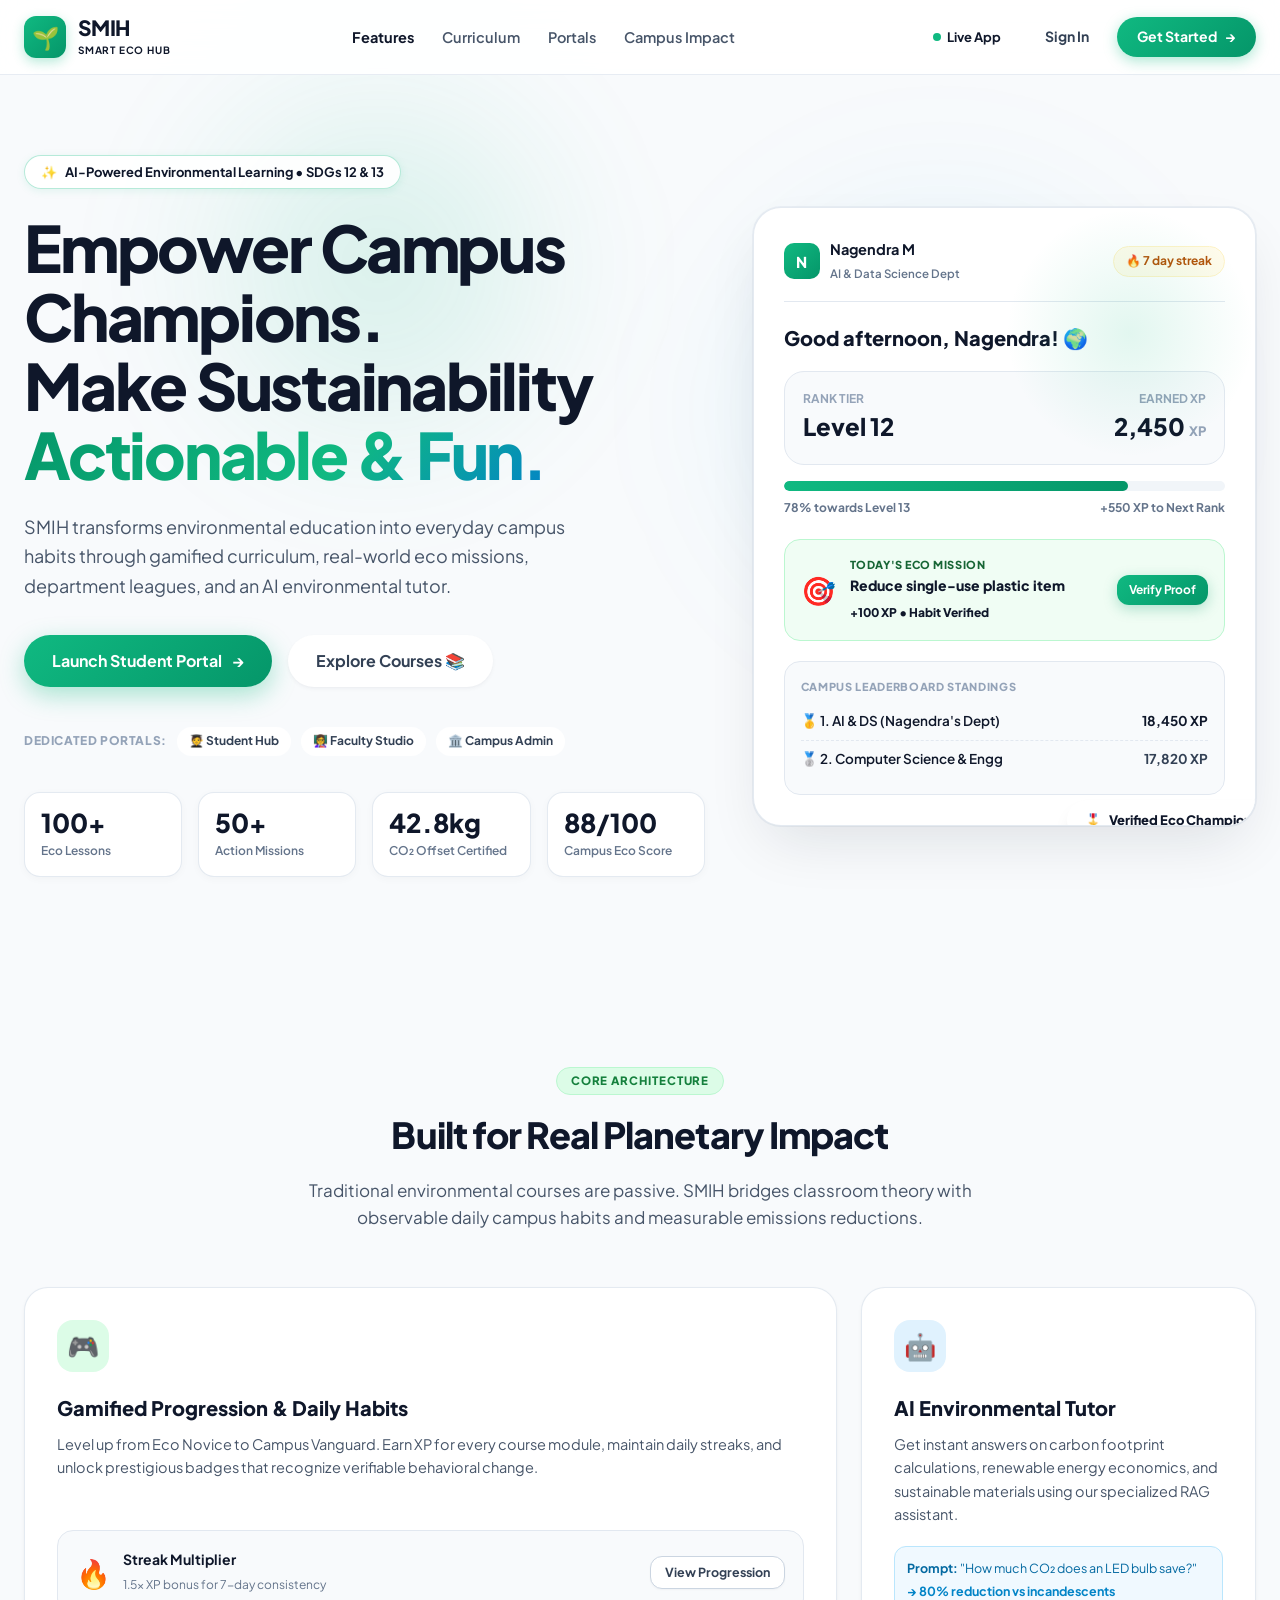
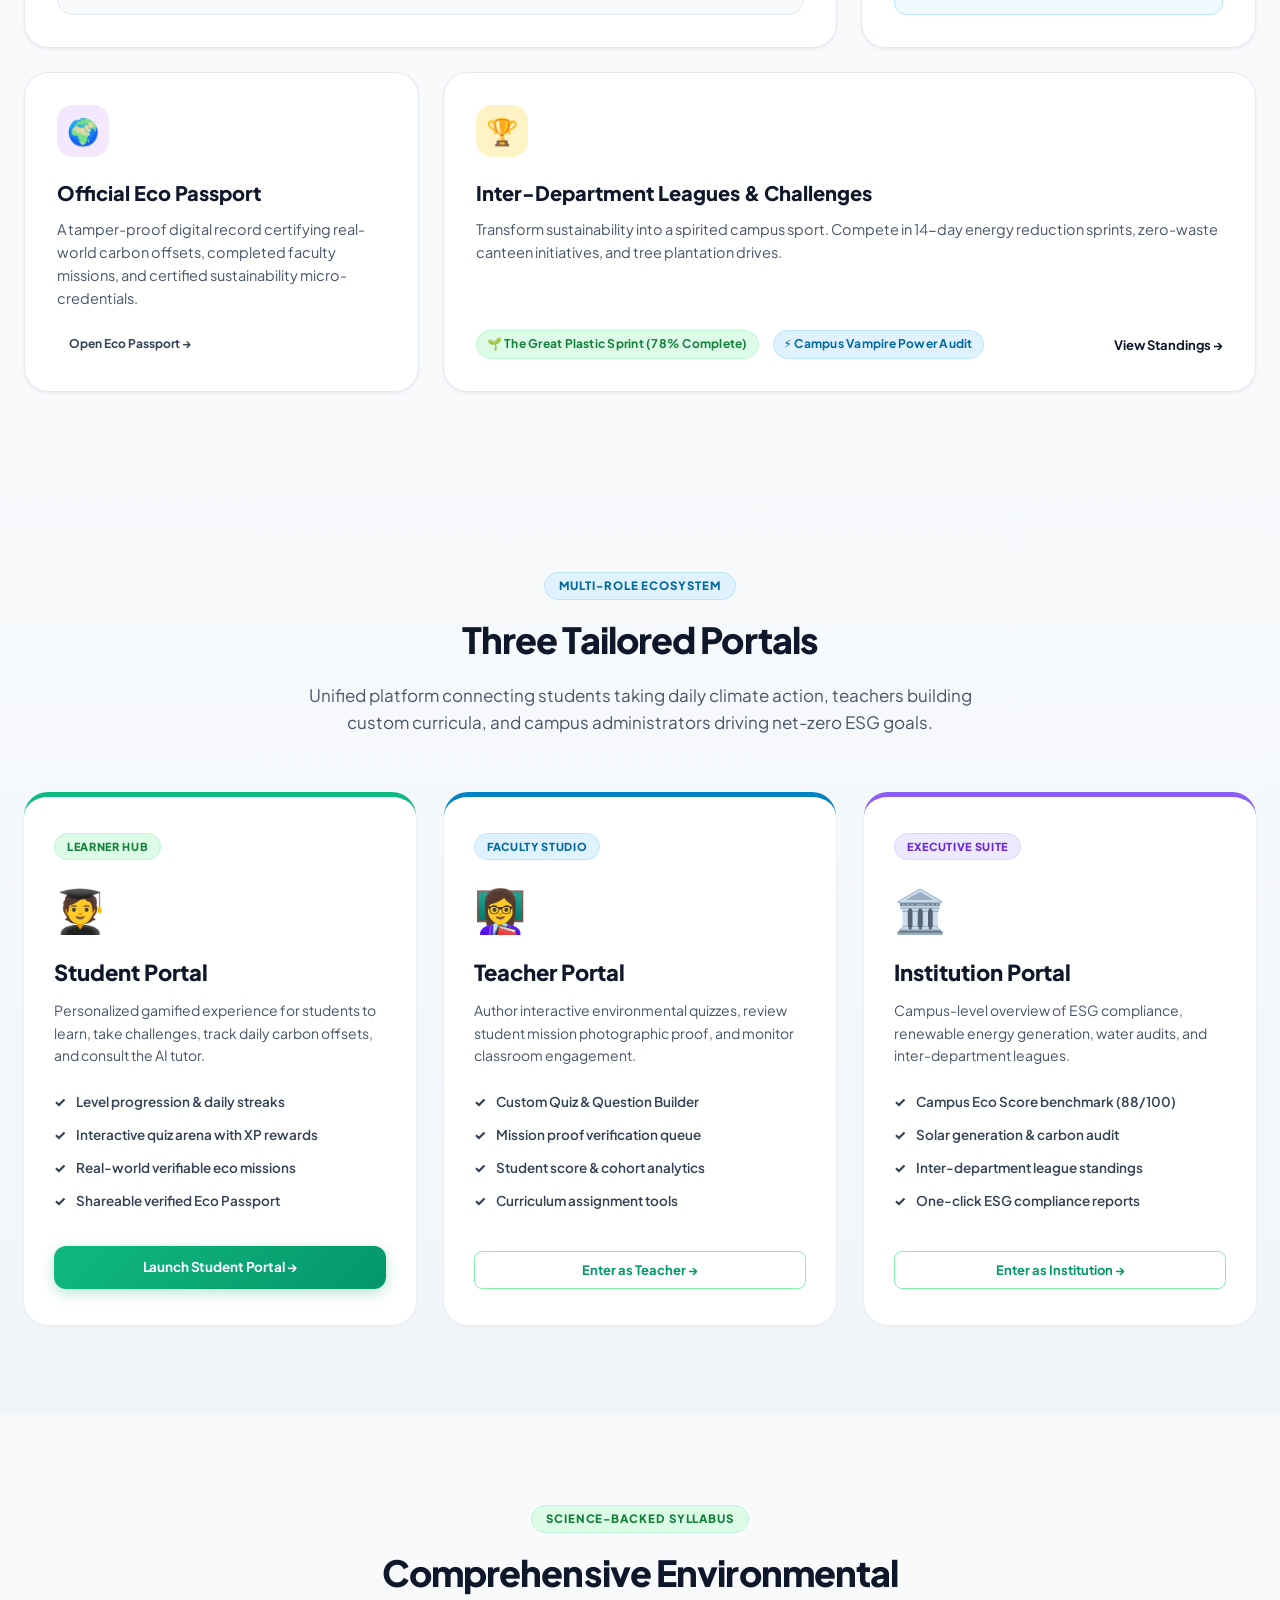
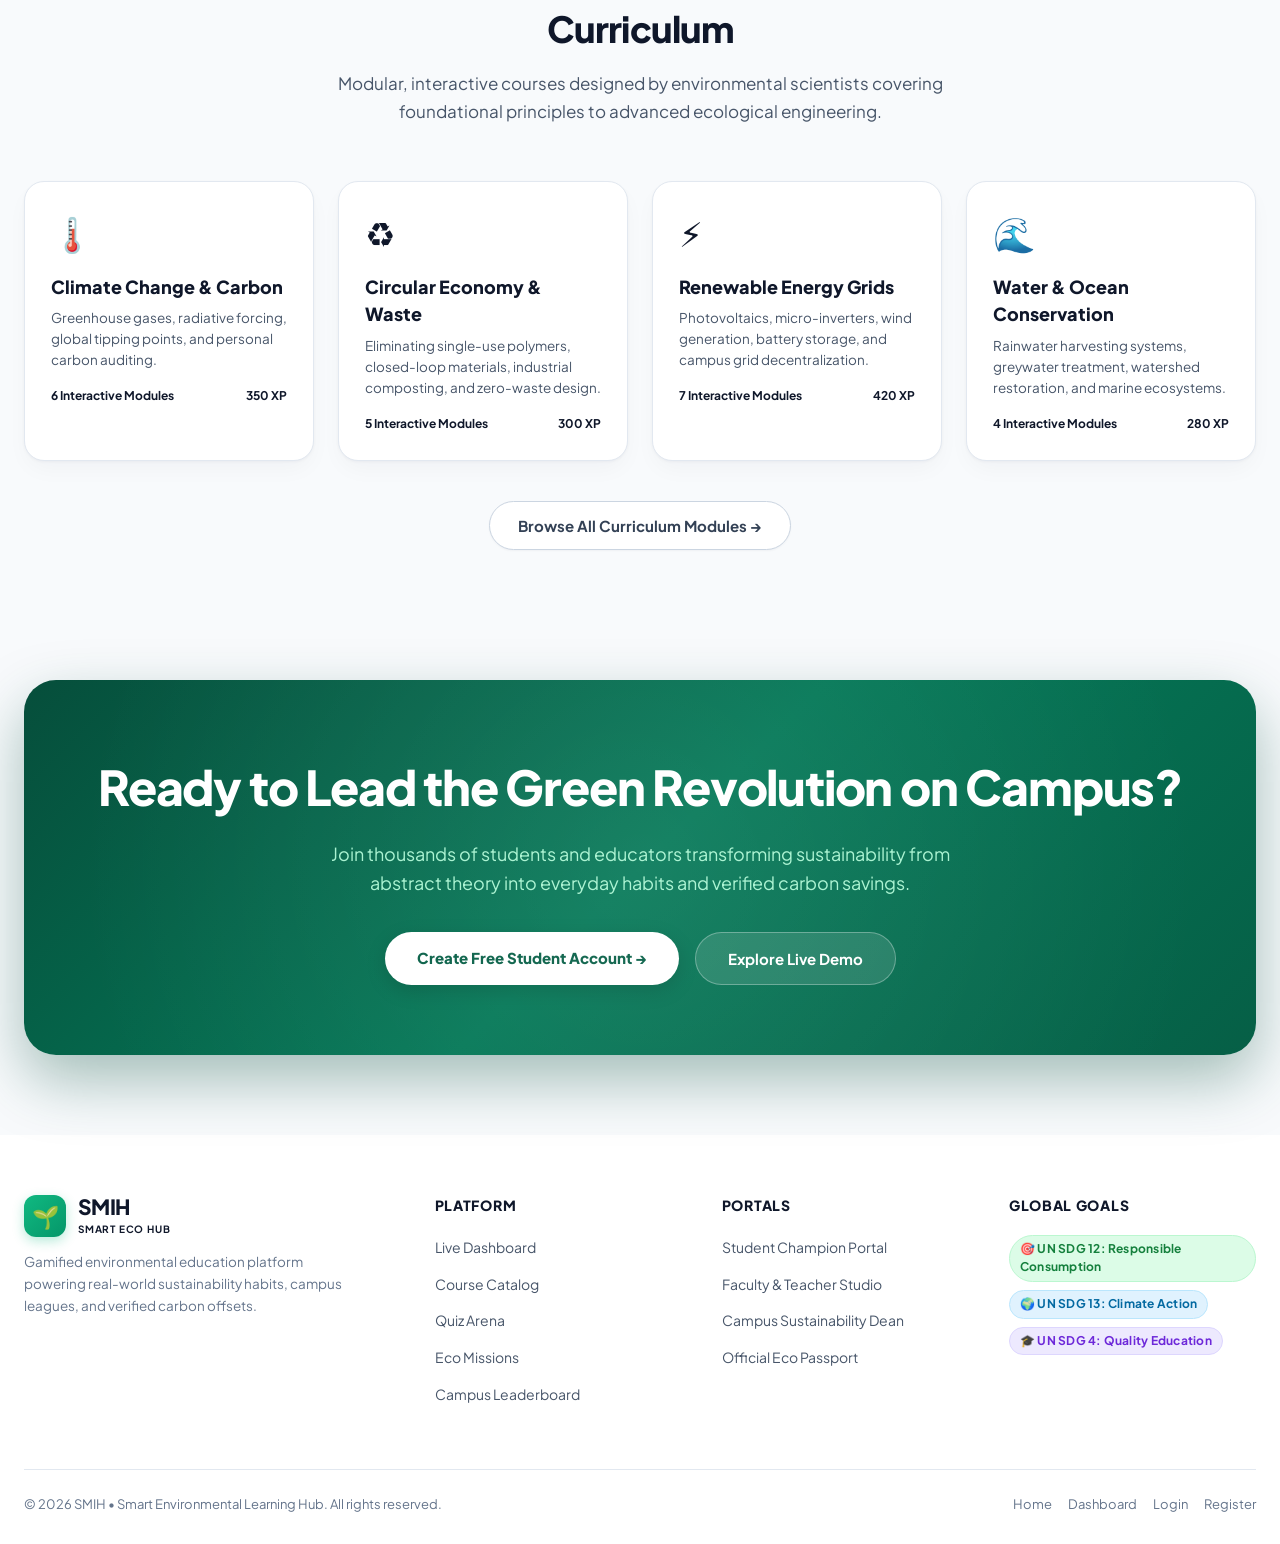
==== commit 94b58683: "Redesign landing home page with ultra-modern professional theme, glassmorphic header, bento features" ====
--- a/frontend/index.html
+++ b/frontend/index.html
@@ -4,224 +4,446 @@
     <meta charset="UTF-8">
     <meta name="viewport" content="width=device-width, initial-scale=1.0">
     <title>SMIH | Smart Environmental Learning Hub</title>
+    <meta name="description" content="Gamified environmental education platform transforming students into certified sustainability champions through AI guidance, campus missions, and verified Eco Passports.">
+    <link rel="icon" href="data:image/svg+xml,<svg xmlns=%22http://www.w3.org/2000/svg%22 viewBox=%220 0 100 100%22><text y=%22.9em%22 font-size=%2290%22>🌱</text></svg>">
+    <link rel="preconnect" href="https://fonts.googleapis.com">
+    <link rel="preconnect" href="https://fonts.gstatic.com" crossorigin>
+    <link href="https://fonts.googleapis.com/css2?family=Plus+Jakarta+Sans:wght@400;500;600;700;800&family=Inter:wght@400;500;600;700;800&display=swap" rel="stylesheet">
     <link rel="stylesheet" href="styles.css">
-    <link href="https://fonts.googleapis.com/css2?family=Inter:wght@400;500;600;700;800&display=swap" rel="stylesheet">
 </head>
-<body>
-
-    <!-- Landing Navigation -->
-    <nav class="navbar">
-        <div class="logo">
-            <div class="logo-icon">🌱</div>
-            <span>SMIH</span>
-        </div>
-
-        <div class="nav-links">
-            <a href="#features">Features</a>
-            <a href="#courses">Courses</a>
-            <a href="#portals">Portals</a>
-            <a href="dashboard.html">Live Dashboard</a>
-        </div>
-
-        <div class="nav-actions">
-            <a href="login.html" class="secondary-btn">Login</a>
-            <a href="register.html" class="primary-btn">Get Started →</a>
-        </div>
-    </nav>
-
-    <!-- Hero Section -->
-    <section class="hero">
-        <div class="hero-content">
-            <div class="badge-tag badge-green" style="font-size: 13px; font-weight: 700; margin-bottom: 20px;">
-                🌍 Learn • Play • Act • Protect
-            </div>
-
-            <h1 style="font-size: clamp(42px, 5.5vw, 68px); line-height: 1.05; letter-spacing: -0.03em; font-weight: 800; margin-bottom: 20px;">
-                Make Learning <span style="color: var(--green);">Green & Fun.</span>
-            </h1>
-
-            <p style="font-size: 17px; color: var(--text); line-height: 1.6; margin-bottom: 30px; max-width: 620px;">
-                SMIH is a gamified environmental education hub that transforms students into environmental champions through interactive curriculum, daily eco missions, campus leagues, and AI guidance.
-            </p>
-
-            <div class="hero-buttons">
-                <a href="register.html" class="primary-btn large">
-                    Start Your Eco Journey →
+<body class="landing-body">
+
+    <!-- Glassmorphic Sticky Header -->
+    <header class="landing-navbar">
+        <div class="landing-nav-container">
+            <a href="index.html" class="landing-brand">
+                <div class="landing-brand-icon">🌱</div>
+                <div>
+                    <span class="landing-brand-title">SMIH</span>
+                    <span class="landing-brand-tag">Smart Eco Hub</span>
+                </div>
+            </a>
+
+            <nav class="landing-nav-links">
+                <a href="#features" class="active-link">Features</a>
+                <a href="#curriculum">Curriculum</a>
+                <a href="#portals">Portals</a>
+                <a href="#impact">Campus Impact</a>
+            </nav>
+
+            <div class="landing-nav-actions">
+                <a href="dashboard.html" class="nav-demo-btn" title="Open live interactive student dashboard">
+                    <span class="pulse-dot"></span>
+                    <span>Live App</span>
                 </a>
-                <a href="dashboard.html" class="secondary-btn large">
-                    Explore Live Dashboard
+                <a href="login.html" class="nav-login-btn">Sign In</a>
+                <a href="register.html" class="nav-cta-btn">
+                    <span>Get Started</span>
+                    <span>→</span>
                 </a>
             </div>
-
-            <div class="stats" style="margin-top: 40px;">
+        </div>
+    </header>
+
+    <!-- Main Hero Section -->
+    <section class="landing-hero">
+        <div class="hero-glow-1"></div>
+        <div class="hero-glow-2"></div>
+
+        <div class="hero-grid">
+            <!-- Left Hero Content -->
+            <div class="hero-content">
+                <div class="hero-shimmer-pill">
+                    <span>✨</span>
+                    <span>AI-Powered Environmental Learning • SDGs 12 & 13</span>
+                </div>
+
+                <h1 class="hero-title">
+                    Empower Campus Champions.<br>
+                    Make Sustainability <span class="gradient-text-green">Actionable & Fun.</span>
+                </h1>
+
+                <p class="hero-subtitle">
+                    SMIH transforms environmental education into everyday campus habits through gamified curriculum, real-world eco missions, department leagues, and an AI environmental tutor.
+                </p>
+
+                <!-- Primary Action Buttons -->
+                <div class="hero-actions-row">
+                    <a href="dashboard.html" class="hero-btn-primary">
+                        <span>Launch Student Portal</span>
+                        <span>→</span>
+                    </a>
+                    <a href="courses.html" class="hero-btn-secondary">
+                        <span>Explore Courses 📚</span>
+                    </a>
+                </div>
+
+                <!-- Fast Portal Jump Chips -->
+                <div class="hero-portal-pills">
+                    <span class="label">Dedicated Portals:</span>
+                    <a href="dashboard.html" class="portal-chip">🧑‍🎓 Student Hub</a>
+                    <a href="login.html" class="portal-chip">👩‍🏫 Faculty Studio</a>
+                    <a href="login.html" class="portal-chip">🏛️ Campus Admin</a>
+                </div>
+
+                <!-- 4-Stat Metric Strip -->
+                <div class="hero-stats-strip">
+                    <div class="hero-stat-card">
+                        <div class="hero-stat-num">100+</div>
+                        <div class="hero-stat-label">Eco Lessons</div>
+                    </div>
+                    <div class="hero-stat-card">
+                        <div class="hero-stat-num">50+</div>
+                        <div class="hero-stat-label">Action Missions</div>
+                    </div>
+                    <div class="hero-stat-card">
+                        <div class="hero-stat-num">42.8kg</div>
+                        <div class="hero-stat-label">CO₂ Offset Certified</div>
+                    </div>
+                    <div class="hero-stat-card">
+                        <div class="hero-stat-num">88/100</div>
+                        <div class="hero-stat-label">Campus Eco Score</div>
+                    </div>
+                </div>
+            </div>
+
+            <!-- Right Hero Live Showcase Card -->
+            <div class="hero-showcase-wrapper">
+                <div class="hero-interactive-card">
+                    <div class="card-ambient-sheen"></div>
+
+                    <!-- Card Header -->
+                    <div class="showcase-header">
+                        <div class="showcase-user-pill">
+                            <div class="showcase-avatar">N</div>
+                            <div>
+                                <strong style="font-size: 14.5px; display: block; color: var(--slate-900);">Nagendra M</strong>
+                                <span style="font-size: 11.5px; color: var(--slate-500); font-weight: 600;">AI & Data Science Dept</span>
+                            </div>
+                        </div>
+                        <div class="showcase-streak-pill">
+                            🔥 7 day streak
+                        </div>
+                    </div>
+
+                    <!-- Greeting & Status -->
+                    <h3 class="showcase-greeting">Good afternoon, Nagendra! 🌍</h3>
+
+                    <!-- XP & Level Grid -->
+                    <div class="showcase-xp-box">
+                        <div>
+                            <div class="showcase-xp-sub">Rank Tier</div>
+                            <div class="showcase-xp-val" style="color: var(--emerald-600);">Level 12</div>
+                        </div>
+                        <div style="text-align: right;">
+                            <div class="showcase-xp-sub">Earned XP</div>
+                            <div class="showcase-xp-val">2,450 <span style="font-size: 13px; color: var(--slate-400);">XP</span></div>
+                        </div>
+                    </div>
+
+                    <!-- Progress Bar -->
+                    <div class="showcase-progress-wrap">
+                        <div class="showcase-progress-bar">
+                            <div class="showcase-progress-fill"></div>
+                        </div>
+                        <div style="display: flex; justify-content: space-between; font-size: 12px; font-weight: 700; color: var(--slate-500);">
+                            <span>78% towards Level 13</span>
+                            <span>+550 XP to Next Rank</span>
+                        </div>
+                    </div>
+
+                    <!-- Active Mission Card -->
+                    <div class="showcase-mission-box">
+                        <div class="showcase-mission-icon">🎯</div>
+                        <div style="flex: 1;">
+                            <div style="font-size: 11px; font-weight: 800; color: #166534; text-transform: uppercase; letter-spacing: 0.05em;">Today's Eco Mission</div>
+                            <h4 style="font-size: 14px; font-weight: 800; color: var(--slate-900); margin: 2px 0;">Reduce single-use plastic item</h4>
+                            <span style="font-size: 12px; color: var(--emerald-600); font-weight: 800;">+100 XP • Habit Verified</span>
+                        </div>
+                        <a href="missions.html" class="primary-btn" style="padding: 6px 12px; font-size: 12px; text-decoration: none;">Verify Proof</a>
+                    </div>
+
+                    <!-- Leaderboard Standings Widget -->
+                    <div class="showcase-leaderboard-box">
+                        <div style="font-size: 11px; font-weight: 800; color: var(--slate-400); text-transform: uppercase; letter-spacing: 0.06em; margin-bottom: 8px;">Campus Leaderboard Standings</div>
+                        <div class="showcase-rank-row">
+                            <span>🥇 1. AI & DS (Nagendra's Dept)</span>
+                            <strong style="color: var(--emerald-600);">18,450 XP</strong>
+                        </div>
+                        <div class="showcase-rank-row">
+                            <span>🥈 2. Computer Science & Engg</span>
+                            <span style="color: var(--slate-700); font-weight: 700;">17,820 XP</span>
+                        </div>
+                    </div>
+
+                    <!-- Floating Badge Accent -->
+                    <div class="floating-badge-accent">
+                        <span>🎖️</span>
+                        <span>Verified Eco Champion</span>
+                    </div>
+                </div>
+            </div>
+        </div>
+    </section>
+
+    <!-- Bento Features Grid Section -->
+    <section id="features" class="landing-section">
+        <div class="section-head-center">
+            <span class="section-pill-tag badge-green">CORE ARCHITECTURE</span>
+            <h2 class="section-title">Built for Real Planetary Impact</h2>
+            <p class="section-desc">Traditional environmental courses are passive. SMIH bridges classroom theory with observable daily campus habits and measurable emissions reductions.</p>
+        </div>
+
+        <div class="bento-grid">
+            <!-- Bento 1 (Large) -->
+            <div class="bento-card span-2">
                 <div>
-                    <strong style="font-size: 26px; color: #15803d;">100+</strong>
-                    <span style="font-size: 12px; color: var(--text-muted);">Eco Lessons</span>
-                </div>
+                    <div class="bento-icon-box bento-icon-green">🎮</div>
+                    <h3>Gamified Progression & Daily Habits</h3>
+                    <p>Level up from Eco Novice to Campus Vanguard. Earn XP for every course module, maintain daily streaks, and unlock prestigious badges that recognize verifiable behavioral change.</p>
+                </div>
+                <div style="background: var(--slate-50); border: 1px solid var(--border-subtle); border-radius: var(--radius-lg); padding: 18px; display: flex; gap: 16px; align-items: center; justify-content: space-between;">
+                    <div style="display: flex; gap: 12px; align-items: center;">
+                        <span style="font-size: 28px;">🔥</span>
+                        <div>
+                            <strong style="font-size: 14px; display: block;">Streak Multiplier</strong>
+                            <span style="font-size: 12px; color: var(--slate-500);">1.5x XP bonus for 7-day consistency</span>
+                        </div>
+                    </div>
+                    <a href="dashboard.html" class="secondary-btn" style="padding: 6px 14px; font-size: 12.5px; text-decoration: none;">View Progression</a>
+                </div>
+            </div>
+
+            <!-- Bento 2 -->
+            <div class="bento-card">
                 <div>
-                    <strong style="font-size: 26px; color: #15803d;">50+</strong>
-                    <span style="font-size: 12px; color: var(--text-muted);">Eco Missions</span>
-                </div>
+                    <div class="bento-icon-box bento-icon-blue">🤖</div>
+                    <h3>AI Environmental Tutor</h3>
+                    <p>Get instant answers on carbon footprint calculations, renewable energy economics, and sustainable materials using our specialized RAG assistant.</p>
+                </div>
+                <div style="background: #f0f9ff; border: 1px solid #bae6fd; border-radius: 12px; padding: 12px; font-size: 12.5px; color: #0369a1;">
+                    <strong>Prompt:</strong> "How much CO₂ does an LED bulb save?"
+                    <div style="font-weight: 700; color: #0284c7; margin-top: 4px;">→ 80% reduction vs incandescents</div>
+                </div>
+            </div>
+
+            <!-- Bento 3 -->
+            <div class="bento-card">
                 <div>
-                    <strong style="font-size: 26px; color: #15803d;">25+</strong>
-                    <span style="font-size: 12px; color: var(--text-muted);">Campus Challenges</span>
-                </div>
+                    <div class="bento-icon-box bento-icon-purple">🌍</div>
+                    <h3>Official Eco Passport</h3>
+                    <p>A tamper-proof digital record certifying real-world carbon offsets, completed faculty missions, and certified sustainability micro-credentials.</p>
+                </div>
+                <a href="profile.html#passport" class="portal-chip" style="align-self: flex-start;">Open Eco Passport →</a>
+            </div>
+
+            <!-- Bento 4 (Large) -->
+            <div class="bento-card span-2">
                 <div>
-                    <strong style="font-size: 26px; color: #15803d;">∞</strong>
-                    <span style="font-size: 12px; color: var(--text-muted);">Real-World Impact</span>
-                </div>
-            </div>
-        </div>
-
-        <!-- Dashboard Preview Card matching ASCII mock -->
-        <div class="hero-card">
-            <div class="dashboard-preview" style="background: white; border: 1px solid var(--border); border-radius: var(--radius-xl); padding: 26px; box-shadow: var(--shadow-xl); max-width: 420px; width: 100%;">
-                <div class="preview-header">
-                    <span style="font-weight: 800; color: #15803d;">🌱 SMIH Explorer</span>
-                    <span class="streak-pill" style="padding: 3px 10px; font-size: 11px;">🔥 7 day streak</span>
-                </div>
-
-                <h3 style="font-size: 18px; font-weight: 800; margin: 16px 0 12px;">Good afternoon, Nagendra! 🌍</h3>
-
-                <div class="level-box">
+                    <div class="bento-icon-box bento-icon-amber">🏆</div>
+                    <h3>Inter-Department Leagues & Challenges</h3>
+                    <p>Transform sustainability into a spirited campus sport. Compete in 14-day energy reduction sprints, zero-waste canteen initiatives, and tree plantation drives.</p>
+                </div>
+                <div style="display: flex; gap: 14px; align-items: center; flex-wrap: wrap;">
+                    <span class="badge-tag badge-green">🌱 The Great Plastic Sprint (78% Complete)</span>
+                    <span class="badge-tag badge-blue">⚡ Campus Vampire Power Audit</span>
+                    <a href="leaderboard.html" style="font-size: 13px; font-weight: 700; color: var(--emerald-600); text-decoration: none; margin-left: auto;">View Standings →</a>
+                </div>
+            </div>
+        </div>
+    </section>
+
+    <!-- 3 Portals Section -->
+    <section id="portals" class="portals-section-bg">
+        <div class="landing-section">
+            <div class="section-head-center">
+                <span class="section-pill-tag badge-blue">MULTI-ROLE ECOSYSTEM</span>
+                <h2 class="section-title">Three Tailored Portals</h2>
+                <p class="section-desc">Unified platform connecting students taking daily climate action, teachers building custom curricula, and campus administrators driving net-zero ESG goals.</p>
+            </div>
+
+            <div class="portals-grid-3">
+                <!-- Student Portal -->
+                <div class="portal-premium-card student-card">
                     <div>
-                        <small>Current Level</small>
-                        <h2>Level 12</h2>
-                    </div>
+                        <span class="portal-card-badge badge-green">Learner Hub</span>
+                        <div class="portal-icon-large">🧑‍🎓</div>
+                        <h3>Student Portal</h3>
+                        <p style="font-size: 14px; color: var(--slate-600); line-height: 1.6;">Personalized gamified experience for students to learn, take challenges, track daily carbon offsets, and consult the AI tutor.</p>
+                        
+                        <ul class="portal-features-list">
+                            <li><span class="check">✓</span> Level progression & daily streaks</li>
+                            <li><span class="check">✓</span> Interactive quiz arena with XP rewards</li>
+                            <li><span class="check">✓</span> Real-world verifiable eco missions</li>
+                            <li><span class="check">✓</span> Shareable verified Eco Passport</li>
+                        </ul>
+                    </div>
+                    <a href="dashboard.html" class="primary-btn full-btn" style="text-decoration: none;">Launch Student Portal →</a>
+                </div>
+
+                <!-- Teacher Portal -->
+                <div class="portal-premium-card teacher-card">
                     <div>
-                        <small>Eco XP</small>
-                        <h2>2,450</h2>
-                    </div>
-                </div>
-
-                <div class="progress" style="margin-bottom: 8px;">
-                    <div class="progress-bar" style="width: 78%;"></div>
-                </div>
-                <p class="small-text" style="margin-bottom: 18px;">78% towards Level 13</p>
-
-                <div class="mission-preview" style="background: #f0fdf4; border: 1px solid #bbf7d0; border-radius: 12px; padding: 14px; display: flex; gap: 12px; align-items: center;">
-                    <div style="font-size: 24px;">🎯</div>
+                        <span class="portal-card-badge badge-blue">Faculty Studio</span>
+                        <div class="portal-icon-large">👩‍🏫</div>
+                        <h3>Teacher Portal</h3>
+                        <p style="font-size: 14px; color: var(--slate-600); line-height: 1.6;">Author interactive environmental quizzes, review student mission photographic proof, and monitor classroom engagement.</p>
+                        
+                        <ul class="portal-features-list">
+                            <li><span class="check">✓</span> Custom Quiz & Question Builder</li>
+                            <li><span class="check">✓</span> Mission proof verification queue</li>
+                            <li><span class="check">✓</span> Student score & cohort analytics</li>
+                            <li><span class="check">✓</span> Curriculum assignment tools</li>
+                        </ul>
+                    </div>
+                    <a href="login.html" class="outline-btn full-btn" style="text-decoration: none;">Enter as Teacher →</a>
+                </div>
+
+                <!-- Institution Portal -->
+                <div class="portal-premium-card institution-card">
                     <div>
-                        <div style="font-size: 11px; font-weight: 700; color: #166534; text-transform: uppercase;">Today's Eco Mission</div>
-                        <h4 style="font-size: 14px; font-weight: 700;">Reduce one single-use plastic item</h4>
-                        <span style="font-size: 12px; color: #15803d; font-weight: 700;">+100 XP</span>
-                    </div>
-                </div>
-
-                <div style="margin-top: 16px; padding-top: 14px; border-top: 1px solid var(--border);">
-                    <small style="font-weight: 700; color: var(--text-muted); text-transform: uppercase; font-size: 11px;">Campus Leaderboard Standings</small>
-                    <div style="display: flex; justify-content: space-between; font-size: 13px; font-weight: 600; margin-top: 4px;">
-                        <span>1. AI & DS (Nagendra's Dept)</span>
-                        <strong style="color: #15803d;">18,450 XP</strong>
-                    </div>
-                    <div style="display: flex; justify-content: space-between; font-size: 13px; font-weight: 600; margin-top: 4px;">
-                        <span>2. CSE Department</span>
-                        <strong style="color: var(--text);">17,820 XP</strong>
-                    </div>
+                        <span class="portal-card-badge badge-purple">Executive Suite</span>
+                        <div class="portal-icon-large">🏛️</div>
+                        <h3>Institution Portal</h3>
+                        <p style="font-size: 14px; color: var(--slate-600); line-height: 1.6;">Campus-level overview of ESG compliance, renewable energy generation, water audits, and inter-department leagues.</p>
+                        
+                        <ul class="portal-features-list">
+                            <li><span class="check">✓</span> Campus Eco Score benchmark (88/100)</li>
+                            <li><span class="check">✓</span> Solar generation & carbon audit</li>
+                            <li><span class="check">✓</span> Inter-department league standings</li>
+                            <li><span class="check">✓</span> One-click ESG compliance reports</li>
+                        </ul>
+                    </div>
+                    <a href="login.html" class="outline-btn full-btn" style="text-decoration: none;">Enter as Institution →</a>
                 </div>
             </div>
         </div>
     </section>
 
-    <!-- Why SMIH / Features -->
-    <section id="features" style="padding: 80px 7%; background: white;">
-        <div style="text-align: center; max-width: 650px; margin: 0 auto 50px;">
-            <span class="badge-tag badge-green">WHY SMIH?</span>
-            <h2 style="font-size: 32px; font-weight: 800; margin: 10px 0;">Environmental Education, Reimagined.</h2>
-            <p style="color: var(--text-muted); font-size: 16px;">Transform abstract environmental concepts into tangible campus habits, team competitions, and verified carbon savings.</p>
-        </div>
-
-        <div style="display: grid; grid-template-columns: repeat(auto-fit, minmax(260px, 1fr)); gap: 24px;">
-            <div class="stat-metric-card" style="flex-direction: column; align-items: flex-start; padding: 28px;">
-                <div class="stat-metric-icon xp" style="font-size: 28px; margin-bottom: 12px;">🎮</div>
-                <h3 style="font-size: 18px; margin-bottom: 6px;">Gamified XP & Levels</h3>
-                <p style="font-size: 13px; color: var(--text-muted);">Earn points, advance levels, maintain daily green streaks, and unlock prestigious eco badges.</p>
-            </div>
-
-            <div class="stat-metric-card" style="flex-direction: column; align-items: flex-start; padding: 28px;">
-                <div class="stat-metric-icon carbon" style="font-size: 28px; margin-bottom: 12px;">🌱</div>
-                <h3 style="font-size: 18px; margin-bottom: 6px;">Real-World Eco Missions</h3>
-                <p style="font-size: 13px; color: var(--text-muted);">Complete verifiable habits: avoiding single-use plastics, planting trees, and eliminating vampire power.</p>
-            </div>
-
-            <div class="stat-metric-card" style="flex-direction: column; align-items: flex-start; padding: 28px;">
-                <div class="stat-metric-icon badges" style="font-size: 28px; margin-bottom: 12px;">🤖</div>
-                <h3 style="font-size: 18px; margin-bottom: 6px;">AI Environmental Tutor</h3>
-                <p style="font-size: 13px; color: var(--text-muted);">Instant RAG-augmented answers on carbon footprints, renewable energy, and sustainable design.</p>
-            </div>
-
-            <div class="stat-metric-card" style="flex-direction: column; align-items: flex-start; padding: 28px;">
-                <div class="stat-metric-icon streak" style="font-size: 28px; margin-bottom: 12px;">🌍</div>
-                <h3 style="font-size: 18px; margin-bottom: 6px;">Official Eco Passport</h3>
-                <p style="font-size: 13px; color: var(--text-muted);">Verified digital passport certifying real carbon offsets and sustainability micro-credentials.</p>
-            </div>
+    <!-- Curriculum Modules Section -->
+    <section id="curriculum" class="landing-section">
+        <div class="section-head-center">
+            <span class="section-pill-tag badge-green">SCIENCE-BACKED SYLLABUS</span>
+            <h2 class="section-title">Comprehensive Environmental Curriculum</h2>
+            <p class="section-desc">Modular, interactive courses designed by environmental scientists covering foundational principles to advanced ecological engineering.</p>
+        </div>
+
+        <div style="display: grid; grid-template-columns: repeat(auto-fit, minmax(280px, 1fr)); gap: 24px;">
+            <div class="content-card" style="border-radius: 20px;">
+                <div style="font-size: 34px; margin-bottom: 12px;">🌡️</div>
+                <h4 style="font-size: 18px; font-weight: 800; margin-bottom: 8px;">Climate Change & Carbon</h4>
+                <p style="font-size: 13.5px; color: var(--slate-600); margin-bottom: 16px;">Greenhouse gases, radiative forcing, global tipping points, and personal carbon auditing.</p>
+                <div style="display: flex; justify-content: space-between; font-size: 12px; font-weight: 700; color: var(--emerald-600);">
+                    <span>6 Interactive Modules</span>
+                    <span>350 XP</span>
+                </div>
+            </div>
+
+            <div class="content-card" style="border-radius: 20px;">
+                <div style="font-size: 34px; margin-bottom: 12px;">♻️</div>
+                <h4 style="font-size: 18px; font-weight: 800; margin-bottom: 8px;">Circular Economy & Waste</h4>
+                <p style="font-size: 13.5px; color: var(--slate-600); margin-bottom: 16px;">Eliminating single-use polymers, closed-loop materials, industrial composting, and zero-waste design.</p>
+                <div style="display: flex; justify-content: space-between; font-size: 12px; font-weight: 700; color: var(--emerald-600);">
+                    <span>5 Interactive Modules</span>
+                    <span>300 XP</span>
+                </div>
+            </div>
+
+            <div class="content-card" style="border-radius: 20px;">
+                <div style="font-size: 34px; margin-bottom: 12px;">⚡</div>
+                <h4 style="font-size: 18px; font-weight: 800; margin-bottom: 8px;">Renewable Energy Grids</h4>
+                <p style="font-size: 13.5px; color: var(--slate-600); margin-bottom: 16px;">Photovoltaics, micro-inverters, wind generation, battery storage, and campus grid decentralization.</p>
+                <div style="display: flex; justify-content: space-between; font-size: 12px; font-weight: 700; color: var(--emerald-600);">
+                    <span>7 Interactive Modules</span>
+                    <span>420 XP</span>
+                </div>
+            </div>
+
+            <div class="content-card" style="border-radius: 20px;">
+                <div style="font-size: 34px; margin-bottom: 12px;">🌊</div>
+                <h4 style="font-size: 18px; font-weight: 800; margin-bottom: 8px;">Water & Ocean Conservation</h4>
+                <p style="font-size: 13.5px; color: var(--slate-600); margin-bottom: 16px;">Rainwater harvesting systems, greywater treatment, watershed restoration, and marine ecosystems.</p>
+                <div style="display: flex; justify-content: space-between; font-size: 12px; font-weight: 700; color: var(--emerald-600);">
+                    <span>4 Interactive Modules</span>
+                    <span>280 XP</span>
+                </div>
+            </div>
+        </div>
+
+        <div style="text-align: center; margin-top: 40px;">
+            <a href="courses.html" class="secondary-btn" style="padding: 12px 28px; font-size: 15px; text-decoration: none; border-radius: var(--radius-full);">
+                Browse All Curriculum Modules →
+            </a>
         </div>
     </section>
 
-    <!-- 3 Core Portals Overview -->
-    <section id="portals" style="padding: 80px 7%; background: var(--bg);">
-        <div style="text-align: center; max-width: 650px; margin: 0 auto 50px;">
-            <span class="badge-tag badge-blue">TAILORED EXPERIENCES</span>
-            <h2 style="font-size: 32px; font-weight: 800; margin: 10px 0;">Three Dedicated Portals</h2>
-            <p style="color: var(--text-muted); font-size: 16px;">Built for students, educators, and campus leaders to work together towards net-zero goals.</p>
-        </div>
-
-        <div style="display: grid; grid-template-columns: repeat(auto-fit, minmax(320px, 1fr)); gap: 24px;">
-            <!-- Student Portal -->
-            <div class="content-card" style="border-top: 4px solid var(--green);">
-                <div style="font-size: 32px; margin-bottom: 10px;">🧑‍🎓</div>
-                <h3 style="font-size: 20px; font-weight: 800; margin-bottom: 8px;">Student Portal</h3>
-                <p style="color: var(--text-muted); font-size: 14px; margin-bottom: 16px;">Interactive learning, courses, daily missions, campus sprint challenges, badges, and AI tutoring.</p>
-                <ul style="font-size: 13px; color: var(--text); padding-left: 18px; margin-bottom: 20px; line-height: 1.8;">
-                    <li>Level & XP progression</li>
-                    <li>Eco Passport digital credentials</li>
-                    <li>Inter-department leaderboard</li>
+    <!-- Call to Action Banner -->
+    <div id="impact" style="padding: 0 24px;">
+        <div class="landing-cta-banner">
+            <h2>Ready to Lead the Green Revolution on Campus?</h2>
+            <p>Join thousands of students and educators transforming sustainability from abstract theory into everyday habits and verified carbon savings.</p>
+            <div class="landing-cta-btns">
+                <a href="register.html" class="cta-white-btn">Create Free Student Account →</a>
+                <a href="dashboard.html" class="cta-outline-btn">Explore Live Demo</a>
+            </div>
+        </div>
+    </div>
+
+    <!-- Modern Corporate Footer -->
+    <footer class="landing-footer">
+        <div class="footer-inner">
+            <div class="footer-col">
+                <div class="landing-brand" style="margin-bottom: 14px;">
+                    <div class="landing-brand-icon">🌱</div>
+                    <div>
+                        <span class="landing-brand-title">SMIH</span>
+                        <span class="landing-brand-tag">Smart Eco Hub</span>
+                    </div>
+                </div>
+                <p style="font-size: 13.5px; color: var(--slate-500); line-height: 1.6; max-width: 320px;">
+                    Gamified environmental education platform powering real-world sustainability habits, campus leagues, and verified carbon offsets.
+                </p>
+            </div>
+
+            <div class="footer-col">
+                <h4>Platform</h4>
+                <ul class="footer-links">
+                    <li><a href="dashboard.html">Live Dashboard</a></li>
+                    <li><a href="courses.html">Course Catalog</a></li>
+                    <li><a href="quiz.html">Quiz Arena</a></li>
+                    <li><a href="missions.html">Eco Missions</a></li>
+                    <li><a href="leaderboard.html">Campus Leaderboard</a></li>
                 </ul>
-                <a href="login.html" class="primary-btn full-btn">Explore as Student →</a>
-            </div>
-
-            <!-- Teacher Portal -->
-            <div class="content-card" style="border-top: 4px solid var(--blue);">
-                <div style="font-size: 32px; margin-bottom: 10px;">👩‍🏫</div>
-                <h3 style="font-size: 20px; font-weight: 800; margin-bottom: 8px;">Teacher Portal</h3>
-                <p style="color: var(--text-muted); font-size: 14px; margin-bottom: 16px;">Manage classes, track student eco scores, build customized quizzes, and verify student mission proofs.</p>
-                <ul style="font-size: 13px; color: var(--text); padding-left: 18px; margin-bottom: 20px; line-height: 1.8;">
-                    <li>Custom Quiz Builder engine</li>
-                    <li>Mission verification queues</li>
-                    <li>Student progress analytics</li>
+            </div>
+
+            <div class="footer-col">
+                <h4>Portals</h4>
+                <ul class="footer-links">
+                    <li><a href="dashboard.html">Student Champion Portal</a></li>
+                    <li><a href="login.html">Faculty & Teacher Studio</a></li>
+                    <li><a href="login.html">Campus Sustainability Dean</a></li>
+                    <li><a href="profile.html#passport">Official Eco Passport</a></li>
                 </ul>
-                <a href="login.html" class="outline-btn full-btn">Explore as Teacher →</a>
-            </div>
-
-            <!-- Institution Portal -->
-            <div class="content-card" style="border-top: 4px solid var(--purple);">
-                <div style="font-size: 32px; margin-bottom: 10px;">🏛️</div>
-                <h3 style="font-size: 20px; font-weight: 800; margin-bottom: 8px;">Institution Portal</h3>
-                <p style="color: var(--text-muted); font-size: 14px; margin-bottom: 16px;">Campus-wide sustainability metrics, ESG compliance reporting, department leagues, and green audits.</p>
-                <ul style="font-size: 13px; color: var(--text); padding-left: 18px; margin-bottom: 20px; line-height: 1.8;">
-                    <li>Campus Eco Score (88/100)</li>
-                    <li>Solar & water recycling stats</li>
-                    <li>Exportable ESG / Green audit reports</li>
-                </ul>
-                <a href="login.html" class="outline-btn full-btn">Explore as Institution →</a>
-            </div>
-        </div>
-    </section>
-
-    <!-- Footer -->
-    <footer style="padding: 40px 7%; background: white; border-top: 1px solid var(--border); display: flex; justify-content: space-between; align-items: center; flex-wrap: gap; gap: 20px;">
-        <div class="logo">
-            <div class="logo-icon">🌱</div>
-            <span>SMIH</span>
-        </div>
-        <p style="color: var(--text-muted); font-size: 13px;">
-            © 2026 SMIH. Smart Environmental Learning Hub. Learn • Play • Act • Protect.
-        </p>
-        <div style="display: flex; gap: 16px; font-size: 13px; font-weight: 600;">
-            <a href="courses.html">Courses</a>
-            <a href="quiz.html">Quizzes</a>
-            <a href="missions.html">Missions</a>
-            <a href="leaderboard.html">Leaderboard</a>
+            </div>
+
+            <div class="footer-col">
+                <h4>Global Goals</h4>
+                <div style="display: flex; gap: 8px; flex-direction: column;">
+                    <span class="badge-tag badge-green" style="width: fit-content;">🎯 UN SDG 12: Responsible Consumption</span>
+                    <span class="badge-tag badge-blue" style="width: fit-content;">🌍 UN SDG 13: Climate Action</span>
+                    <span class="badge-tag badge-purple" style="width: fit-content;">🎓 UN SDG 4: Quality Education</span>
+                </div>
+            </div>
+        </div>
+
+        <div class="footer-bottom">
+            <div>© 2026 SMIH • Smart Environmental Learning Hub. All rights reserved.</div>
+            <div style="display: flex; gap: 16px;">
+                <a href="index.html" style="color: var(--slate-500); text-decoration: none;">Home</a>
+                <a href="dashboard.html" style="color: var(--slate-500); text-decoration: none;">Dashboard</a>
+                <a href="login.html" style="color: var(--slate-500); text-decoration: none;">Login</a>
+                <a href="register.html" style="color: var(--slate-500); text-decoration: none;">Register</a>
+            </div>
         </div>
     </footer>
 
--- a/frontend/styles.css
+++ b/frontend/styles.css
@@ -221,6 +221,31 @@
     display: flex;
     align-items: center;
     gap: 16px;
+}
+
+/* Home Nav Pill Button */
+.home-nav-btn {
+    display: inline-flex;
+    align-items: center;
+    gap: 6px;
+    background: white;
+    color: var(--slate-700);
+    border: 1px solid var(--border);
+    padding: 6px 14px;
+    border-radius: var(--radius-full);
+    font-size: 13px;
+    font-weight: 700;
+    text-decoration: none;
+    transition: all var(--transition-fast);
+    box-shadow: var(--shadow-xs);
+}
+
+.home-nav-btn:hover {
+    background: var(--emerald-50);
+    color: var(--emerald-700);
+    border-color: var(--emerald-300);
+    transform: translateY(-1px);
+    box-shadow: var(--shadow-sm);
 }
 
 /* Streak Pill */
@@ -2113,3 +2138,952 @@
         grid-template-columns: repeat(2, 1fr);
     }
 }
+
+/* ==================================================
+   ULTRA-MODERN LANDING PAGE DESIGN SYSTEM
+================================================== */
+.landing-body {
+    background: #f8fafc;
+    color: var(--slate-900);
+    overflow-x: hidden;
+}
+
+/* Glassmorphic Sticky Header */
+.landing-navbar {
+    position: sticky;
+    top: 0;
+    z-index: 1000;
+    background: rgba(255, 255, 255, 0.88);
+    backdrop-filter: blur(20px);
+    -webkit-backdrop-filter: blur(20px);
+    border-bottom: 1px solid rgba(226, 232, 240, 0.8);
+    transition: all 0.3s ease;
+}
+
+.landing-nav-container {
+    max-width: 1280px;
+    margin: 0 auto;
+    padding: 0 24px;
+    height: 74px;
+    display: flex;
+    align-items: center;
+    justify-content: space-between;
+    gap: 20px;
+}
+
+.landing-brand {
+    display: flex;
+    align-items: center;
+    gap: 12px;
+    text-decoration: none;
+}
+
+.landing-brand-icon {
+    width: 42px;
+    height: 42px;
+    background: linear-gradient(135deg, #10b981 0%, #059669 100%);
+    border-radius: 12px;
+    display: flex;
+    align-items: center;
+    justify-content: center;
+    font-size: 22px;
+    box-shadow: 0 4px 12px rgba(16, 185, 129, 0.3);
+    transition: transform 0.2s ease;
+}
+
+.landing-brand:hover .landing-brand-icon {
+    transform: scale(1.05) rotate(-3deg);
+}
+
+.landing-brand-title {
+    font-size: 21px;
+    font-weight: 800;
+    letter-spacing: -0.03em;
+    color: var(--slate-900);
+    line-height: 1.1;
+}
+
+.landing-brand-tag {
+    font-size: 10px;
+    font-weight: 700;
+    letter-spacing: 0.08em;
+    text-transform: uppercase;
+    color: var(--emerald-600);
+    display: block;
+}
+
+.landing-nav-links {
+    display: flex;
+    align-items: center;
+    gap: 28px;
+}
+
+.landing-nav-links a {
+    text-decoration: none;
+    font-size: 14.5px;
+    font-weight: 600;
+    color: var(--slate-600);
+    transition: color 0.2s ease;
+    position: relative;
+    padding: 6px 0;
+}
+
+.landing-nav-links a:hover {
+    color: var(--emerald-600);
+}
+
+.landing-nav-links a.active-link {
+    color: var(--emerald-600);
+    font-weight: 700;
+}
+
+.landing-nav-links a.active-link::after {
+    content: '';
+    position: absolute;
+    bottom: 0;
+    left: 0;
+    right: 0;
+    height: 2px;
+    background: var(--emerald-500);
+    border-radius: 2px;
+}
+
+.landing-nav-actions {
+    display: flex;
+    align-items: center;
+    gap: 12px;
+}
+
+.nav-demo-btn {
+    display: inline-flex;
+    align-items: center;
+    gap: 6px;
+    background: var(--emerald-50);
+    color: var(--emerald-700);
+    border: 1px solid var(--emerald-200);
+    padding: 8px 16px;
+    border-radius: var(--radius-full);
+    font-size: 13px;
+    font-weight: 700;
+    text-decoration: none;
+    transition: all 0.2s ease;
+}
+
+.nav-demo-btn:hover {
+    background: var(--emerald-100);
+    border-color: var(--emerald-300);
+    transform: translateY(-1px);
+}
+
+.pulse-dot {
+    width: 8px;
+    height: 8px;
+    background: #10b981;
+    border-radius: 50%;
+    box-shadow: 0 0 0 0 rgba(16, 185, 129, 0.7);
+    animation: pulseGlow 1.8s infinite;
+}
+
+@keyframes pulseGlow {
+    0% {
+        box-shadow: 0 0 0 0 rgba(16, 185, 129, 0.7);
+    }
+    70% {
+        box-shadow: 0 0 0 8px rgba(16, 185, 129, 0);
+    }
+    100% {
+        box-shadow: 0 0 0 0 rgba(16, 185, 129, 0);
+    }
+}
+
+.nav-login-btn {
+    text-decoration: none;
+    font-size: 14px;
+    font-weight: 700;
+    color: var(--slate-700);
+    padding: 8px 16px;
+    border-radius: var(--radius-full);
+    transition: all 0.2s ease;
+}
+
+.nav-login-btn:hover {
+    background: var(--slate-100);
+    color: var(--slate-900);
+}
+
+.nav-cta-btn {
+    display: inline-flex;
+    align-items: center;
+    gap: 8px;
+    background: linear-gradient(135deg, #10b981 0%, #059669 100%);
+    color: white !important;
+    text-decoration: none;
+    font-size: 14px;
+    font-weight: 700;
+    padding: 9px 20px;
+    border-radius: var(--radius-full);
+    box-shadow: 0 4px 14px rgba(16, 185, 129, 0.35);
+    transition: all 0.25s ease;
+}
+
+.nav-cta-btn:hover {
+    background: linear-gradient(135deg, #059669 0%, #047857 100%);
+    box-shadow: 0 6px 20px rgba(16, 185, 129, 0.45);
+    transform: translateY(-1px);
+}
+
+/* Landing Hero Section */
+.landing-hero {
+    position: relative;
+    padding: 80px 24px 100px;
+    max-width: 1280px;
+    margin: 0 auto;
+    overflow: visible;
+}
+
+/* Ambient glow backgrounds */
+.hero-glow-1 {
+    position: absolute;
+    top: -60px;
+    left: 10%;
+    width: 500px;
+    height: 500px;
+    background: radial-gradient(circle, rgba(16, 185, 129, 0.15) 0%, rgba(255, 255, 255, 0) 70%);
+    filter: blur(50px);
+    pointer-events: none;
+    z-index: 0;
+}
+
+.hero-glow-2 {
+    position: absolute;
+    top: 60px;
+    right: 5%;
+    width: 550px;
+    height: 550px;
+    background: radial-gradient(circle, rgba(14, 165, 233, 0.12) 0%, rgba(255, 255, 255, 0) 70%);
+    filter: blur(60px);
+    pointer-events: none;
+    z-index: 0;
+}
+
+.hero-grid {
+    position: relative;
+    z-index: 1;
+    display: grid;
+    grid-template-columns: 1.15fr 0.85fr;
+    gap: 48px;
+    align-items: center;
+}
+
+.hero-content {
+    display: flex;
+    flex-direction: column;
+    align-items: flex-start;
+}
+
+.hero-shimmer-pill {
+    display: inline-flex;
+    align-items: center;
+    gap: 8px;
+    background: rgba(255, 255, 255, 0.9);
+    border: 1px solid rgba(16, 185, 129, 0.3);
+    padding: 6px 16px;
+    border-radius: var(--radius-full);
+    font-size: 13px;
+    font-weight: 700;
+    color: var(--emerald-800);
+    box-shadow: 0 2px 8px rgba(16, 185, 129, 0.1);
+    margin-bottom: 24px;
+}
+
+.hero-title {
+    font-size: clamp(40px, 5.2vw, 64px);
+    line-height: 1.08;
+    letter-spacing: -0.035em;
+    font-weight: 800;
+    color: var(--slate-900);
+    margin-bottom: 22px;
+}
+
+.gradient-text-green {
+    background: linear-gradient(135deg, #059669 0%, #10b981 60%, #0284c7 100%);
+    -webkit-background-clip: text;
+    -webkit-text-fill-color: transparent;
+}
+
+.hero-subtitle {
+    font-size: 18px;
+    line-height: 1.65;
+    color: var(--slate-600);
+    margin-bottom: 34px;
+    max-width: 580px;
+}
+
+.hero-actions-row {
+    display: flex;
+    align-items: center;
+    gap: 16px;
+    flex-wrap: wrap;
+    margin-bottom: 40px;
+}
+
+.hero-btn-primary {
+    display: inline-flex;
+    align-items: center;
+    gap: 10px;
+    background: linear-gradient(135deg, #10b981 0%, #059669 100%);
+    color: white;
+    text-decoration: none;
+    font-size: 16px;
+    font-weight: 700;
+    padding: 14px 28px;
+    border-radius: var(--radius-full);
+    box-shadow: 0 8px 24px rgba(16, 185, 129, 0.35);
+    transition: all 0.25s ease;
+}
+
+.hero-btn-primary:hover {
+    background: linear-gradient(135deg, #059669 0%, #047857 100%);
+    box-shadow: 0 12px 30px rgba(16, 185, 129, 0.45);
+    transform: translateY(-2px);
+}
+
+.hero-btn-secondary {
+    display: inline-flex;
+    align-items: center;
+    gap: 8px;
+    background: white;
+    color: var(--slate-700);
+    border: 1px solid var(--border);
+    text-decoration: none;
+    font-size: 16px;
+    font-weight: 700;
+    padding: 14px 28px;
+    border-radius: var(--radius-full);
+    box-shadow: var(--shadow-sm);
+    transition: all 0.25s ease;
+}
+
+.hero-btn-secondary:hover {
+    background: var(--slate-50);
+    border-color: var(--slate-300);
+    color: var(--slate-900);
+    transform: translateY(-2px);
+    box-shadow: var(--shadow-md);
+}
+
+.hero-portal-pills {
+    display: flex;
+    align-items: center;
+    gap: 10px;
+    flex-wrap: wrap;
+    margin-bottom: 36px;
+}
+
+.hero-portal-pills span.label {
+    font-size: 12px;
+    font-weight: 800;
+    color: var(--slate-400);
+    text-transform: uppercase;
+    letter-spacing: 0.05em;
+}
+
+.portal-chip {
+    display: inline-flex;
+    align-items: center;
+    gap: 6px;
+    background: white;
+    border: 1px solid var(--border);
+    padding: 5px 12px;
+    border-radius: var(--radius-full);
+    font-size: 12px;
+    font-weight: 700;
+    color: var(--slate-700);
+    text-decoration: none;
+    transition: all 0.2s ease;
+}
+
+.portal-chip:hover {
+    border-color: var(--emerald-400);
+    background: var(--emerald-50);
+    color: var(--emerald-800);
+    transform: translateY(-1px);
+}
+
+/* Hero Stats Strip */
+.hero-stats-strip {
+    display: grid;
+    grid-template-columns: repeat(4, 1fr);
+    gap: 16px;
+    width: 100%;
+}
+
+.hero-stat-card {
+    background: white;
+    border: 1px solid rgba(226, 232, 240, 0.9);
+    border-radius: var(--radius-lg);
+    padding: 16px;
+    box-shadow: 0 2px 8px rgba(0, 0, 0, 0.03);
+    transition: all 0.2s ease;
+}
+
+.hero-stat-card:hover {
+    transform: translateY(-2px);
+    box-shadow: var(--shadow-md);
+    border-color: var(--emerald-300);
+}
+
+.hero-stat-num {
+    font-size: 26px;
+    font-weight: 800;
+    color: var(--emerald-600);
+    line-height: 1.1;
+    margin-bottom: 4px;
+}
+
+.hero-stat-label {
+    font-size: 12px;
+    font-weight: 600;
+    color: var(--slate-500);
+}
+
+/* Hero Right Showcase Card */
+.hero-showcase-wrapper {
+    position: relative;
+    perspective: 1000px;
+}
+
+.hero-interactive-card {
+    background: white;
+    border: 1px solid rgba(226, 232, 240, 0.9);
+    border-radius: 28px;
+    padding: 30px;
+    box-shadow: 0 25px 60px -15px rgba(15, 23, 42, 0.12), 0 0 0 1px rgba(226, 232, 240, 0.6);
+    position: relative;
+    overflow: hidden;
+    transition: transform 0.3s ease, box-shadow 0.3s ease;
+}
+
+.hero-interactive-card:hover {
+    transform: translateY(-4px);
+    box-shadow: 0 30px 70px -15px rgba(15, 23, 42, 0.18);
+}
+
+.card-ambient-sheen {
+    position: absolute;
+    top: 0;
+    right: 0;
+    width: 250px;
+    height: 250px;
+    background: radial-gradient(circle, rgba(16, 185, 129, 0.12) 0%, transparent 70%);
+    pointer-events: none;
+}
+
+.showcase-header {
+    display: flex;
+    justify-content: space-between;
+    align-items: center;
+    margin-bottom: 20px;
+    padding-bottom: 16px;
+    border-bottom: 1px solid var(--border-subtle);
+}
+
+.showcase-user-pill {
+    display: flex;
+    align-items: center;
+    gap: 10px;
+}
+
+.showcase-avatar {
+    width: 36px;
+    height: 36px;
+    border-radius: 10px;
+    background: linear-gradient(135deg, #10b981 0%, #059669 100%);
+    color: white;
+    font-weight: 800;
+    font-size: 15px;
+    display: flex;
+    align-items: center;
+    justify-content: center;
+}
+
+.showcase-streak-pill {
+    display: inline-flex;
+    align-items: center;
+    gap: 6px;
+    background: #fffbeb;
+    border: 1px solid #fef3c7;
+    color: #b45309;
+    padding: 5px 12px;
+    border-radius: var(--radius-full);
+    font-size: 12px;
+    font-weight: 700;
+}
+
+.showcase-greeting {
+    font-size: 20px;
+    font-weight: 800;
+    color: var(--slate-900);
+    margin-bottom: 18px;
+}
+
+.showcase-xp-box {
+    background: var(--slate-50);
+    border: 1px solid var(--border-subtle);
+    border-radius: var(--radius-xl);
+    padding: 18px;
+    display: flex;
+    justify-content: space-between;
+    align-items: center;
+    margin-bottom: 16px;
+}
+
+.showcase-xp-val {
+    font-size: 24px;
+    font-weight: 800;
+    color: var(--slate-900);
+}
+
+.showcase-xp-sub {
+    font-size: 12px;
+    font-weight: 700;
+    color: var(--slate-400);
+    text-transform: uppercase;
+}
+
+.showcase-progress-wrap {
+    margin-bottom: 22px;
+}
+
+.showcase-progress-bar {
+    height: 10px;
+    background: var(--slate-100);
+    border-radius: var(--radius-full);
+    overflow: hidden;
+    margin-bottom: 8px;
+}
+
+.showcase-progress-fill {
+    height: 100%;
+    width: 78%;
+    background: linear-gradient(90deg, #10b981 0%, #059669 100%);
+    border-radius: var(--radius-full);
+}
+
+.showcase-mission-box {
+    background: #f0fdf4;
+    border: 1px solid #bbf7d0;
+    border-radius: var(--radius-lg);
+    padding: 16px;
+    display: flex;
+    align-items: center;
+    gap: 14px;
+    margin-bottom: 20px;
+}
+
+.showcase-mission-icon {
+    font-size: 28px;
+}
+
+.showcase-leaderboard-box {
+    background: var(--slate-50);
+    border-radius: var(--radius-lg);
+    padding: 16px;
+    border: 1px solid var(--border-subtle);
+}
+
+.showcase-rank-row {
+    display: flex;
+    justify-content: space-between;
+    align-items: center;
+    padding: 8px 0;
+    font-size: 13.5px;
+    font-weight: 600;
+}
+
+.showcase-rank-row:not(:last-child) {
+    border-bottom: 1px dashed var(--border-subtle);
+}
+
+/* Floating accent pill */
+.floating-badge-accent {
+    position: absolute;
+    bottom: -15px;
+    right: -15px;
+    background: white;
+    border: 1px solid var(--border);
+    padding: 10px 18px;
+    border-radius: var(--radius-full);
+    box-shadow: var(--shadow-lg);
+    display: flex;
+    align-items: center;
+    gap: 8px;
+    font-size: 13px;
+    font-weight: 800;
+    color: var(--emerald-700);
+    animation: floatAnim 3.5s ease-in-out infinite;
+}
+
+@keyframes floatAnim {
+    0%, 100% {
+        transform: translateY(0);
+    }
+    50% {
+        transform: translateY(-8px);
+    }
+}
+
+/* Section Header Styles */
+.landing-section {
+    padding: 90px 24px;
+    max-width: 1280px;
+    margin: 0 auto;
+}
+
+.section-head-center {
+    text-align: center;
+    max-width: 680px;
+    margin: 0 auto 56px;
+}
+
+.section-pill-tag {
+    display: inline-block;
+    padding: 4px 14px;
+    border-radius: var(--radius-full);
+    font-size: 11.5px;
+    font-weight: 800;
+    letter-spacing: 0.08em;
+    text-transform: uppercase;
+    margin-bottom: 12px;
+}
+
+.section-title {
+    font-size: 36px;
+    font-weight: 800;
+    letter-spacing: -0.025em;
+    color: var(--slate-900);
+    margin-bottom: 14px;
+}
+
+.section-desc {
+    font-size: 17px;
+    color: var(--slate-600);
+    line-height: 1.6;
+}
+
+/* Bento Box Grid Features */
+.bento-grid {
+    display: grid;
+    grid-template-columns: repeat(3, 1fr);
+    gap: 24px;
+}
+
+.bento-card {
+    background: white;
+    border: 1px solid rgba(226, 232, 240, 0.9);
+    border-radius: 24px;
+    padding: 32px;
+    box-shadow: var(--shadow-sm);
+    transition: all 0.3s ease;
+    display: flex;
+    flex-direction: column;
+    justify-content: space-between;
+}
+
+.bento-card:hover {
+    transform: translateY(-4px);
+    box-shadow: 0 16px 36px rgba(15, 23, 42, 0.08);
+    border-color: var(--emerald-300);
+}
+
+.bento-card.span-2 {
+    grid-column: span 2;
+}
+
+.bento-icon-box {
+    width: 52px;
+    height: 52px;
+    border-radius: 16px;
+    display: flex;
+    align-items: center;
+    justify-content: center;
+    font-size: 26px;
+    margin-bottom: 20px;
+}
+
+.bento-icon-green { background: #dcfce7; color: #15803d; }
+.bento-icon-blue { background: #e0f2fe; color: #0369a1; }
+.bento-icon-purple { background: #f3e8ff; color: #7e22ce; }
+.bento-icon-amber { background: #fef3c7; color: #b45309; }
+
+.bento-card h3 {
+    font-size: 20px;
+    font-weight: 800;
+    color: var(--slate-900);
+    margin-bottom: 10px;
+}
+
+.bento-card p {
+    font-size: 14.5px;
+    color: var(--slate-600);
+    line-height: 1.6;
+    margin-bottom: 20px;
+}
+
+/* Portals Showcase Section */
+.portals-section-bg {
+    background: linear-gradient(180deg, #f8fafc 0%, #f1f5f9 100%);
+    border-top: 1px solid var(--border);
+    border-bottom: 1px solid var(--border);
+}
+
+.portals-grid-3 {
+    display: grid;
+    grid-template-columns: repeat(3, 1fr);
+    gap: 28px;
+}
+
+.portal-premium-card {
+    background: white;
+    border: 1px solid var(--border);
+    border-radius: 24px;
+    padding: 36px 30px;
+    box-shadow: var(--shadow-sm);
+    display: flex;
+    flex-direction: column;
+    justify-content: space-between;
+    transition: all 0.3s ease;
+    position: relative;
+    overflow: hidden;
+}
+
+.portal-premium-card:hover {
+    transform: translateY(-6px);
+    box-shadow: 0 20px 45px rgba(15, 23, 42, 0.1);
+}
+
+.portal-premium-card.student-card { border-top: 5px solid #10b981; }
+.portal-premium-card.teacher-card { border-top: 5px solid #0284c7; }
+.portal-premium-card.institution-card { border-top: 5px solid #8b5cf6; }
+
+.portal-card-badge {
+    display: inline-block;
+    padding: 4px 12px;
+    border-radius: var(--radius-full);
+    font-size: 11px;
+    font-weight: 800;
+    text-transform: uppercase;
+    letter-spacing: 0.06em;
+    margin-bottom: 16px;
+}
+
+.portal-icon-large {
+    font-size: 42px;
+    margin-bottom: 14px;
+}
+
+.portal-premium-card h3 {
+    font-size: 22px;
+    font-weight: 800;
+    color: var(--slate-900);
+    margin-bottom: 10px;
+}
+
+.portal-features-list {
+    list-style: none;
+    padding: 0;
+    margin: 20px 0 28px;
+}
+
+.portal-features-list li {
+    display: flex;
+    align-items: center;
+    gap: 10px;
+    font-size: 13.5px;
+    font-weight: 600;
+    color: var(--slate-700);
+    padding: 6px 0;
+}
+
+.portal-features-list li span.check {
+    color: var(--emerald-600);
+    font-weight: 800;
+}
+
+/* Call to Action Banner */
+.landing-cta-banner {
+    background: linear-gradient(135deg, #064e3b 0%, #047857 50%, #065f46 100%);
+    border-radius: 32px;
+    padding: 70px 40px;
+    text-align: center;
+    color: white;
+    box-shadow: 0 25px 60px rgba(6, 78, 59, 0.35);
+    margin: 40px auto 80px;
+    max-width: 1280px;
+    position: relative;
+    overflow: hidden;
+}
+
+.landing-cta-banner::before {
+    content: '';
+    position: absolute;
+    top: -50%;
+    left: -20%;
+    width: 140%;
+    height: 200%;
+    background: radial-gradient(circle, rgba(255, 255, 255, 0.08) 0%, transparent 60%);
+    pointer-events: none;
+}
+
+.landing-cta-banner h2 {
+    font-size: clamp(32px, 4vw, 48px);
+    font-weight: 800;
+    margin-bottom: 16px;
+    letter-spacing: -0.025em;
+}
+
+.landing-cta-banner p {
+    font-size: 18px;
+    color: #a7f3d0;
+    max-width: 620px;
+    margin: 0 auto 34px;
+    line-height: 1.6;
+}
+
+.landing-cta-btns {
+    display: flex;
+    justify-content: center;
+    gap: 16px;
+    flex-wrap: wrap;
+}
+
+.cta-white-btn {
+    background: white;
+    color: #065f46;
+    text-decoration: none;
+    font-weight: 800;
+    font-size: 15px;
+    padding: 14px 32px;
+    border-radius: var(--radius-full);
+    box-shadow: 0 6px 20px rgba(0, 0, 0, 0.15);
+    transition: all 0.25s ease;
+}
+
+.cta-white-btn:hover {
+    background: #f0fdf4;
+    transform: translateY(-2px);
+    box-shadow: 0 10px 25px rgba(0, 0, 0, 0.2);
+}
+
+.cta-outline-btn {
+    background: rgba(255, 255, 255, 0.12);
+    color: white;
+    border: 1px solid rgba(255, 255, 255, 0.3);
+    text-decoration: none;
+    font-weight: 700;
+    font-size: 15px;
+    padding: 14px 32px;
+    border-radius: var(--radius-full);
+    transition: all 0.25s ease;
+}
+
+.cta-outline-btn:hover {
+    background: rgba(255, 255, 255, 0.22);
+    border-color: white;
+    transform: translateY(-2px);
+}
+
+/* Landing Modern Footer */
+.landing-footer {
+    background: white;
+    border-top: 1px solid var(--border);
+    padding: 60px 24px 30px;
+}
+
+.footer-inner {
+    max-width: 1280px;
+    margin: 0 auto;
+    display: grid;
+    grid-template-columns: 1.5fr 1fr 1fr 1fr;
+    gap: 40px;
+    margin-bottom: 50px;
+}
+
+.footer-col h4 {
+    font-size: 14px;
+    font-weight: 800;
+    text-transform: uppercase;
+    letter-spacing: 0.05em;
+    color: var(--slate-900);
+    margin-bottom: 18px;
+}
+
+.footer-links {
+    list-style: none;
+    padding: 0;
+    margin: 0;
+}
+
+.footer-links li {
+    margin-bottom: 12px;
+}
+
+.footer-links li a {
+    text-decoration: none;
+    font-size: 14px;
+    color: var(--slate-600);
+    transition: color 0.2s ease;
+}
+
+.footer-links li a:hover {
+    color: var(--emerald-600);
+}
+
+.footer-bottom {
+    max-width: 1280px;
+    margin: 0 auto;
+    padding-top: 24px;
+    border-top: 1px solid var(--border-subtle);
+    display: flex;
+    justify-content: space-between;
+    align-items: center;
+    font-size: 13px;
+    color: var(--slate-500);
+}
+
+/* Responsive Styles for Landing */
+@media (max-width: 1024px) {
+    .hero-grid {
+        grid-template-columns: 1fr;
+        gap: 48px;
+    }
+    .bento-grid {
+        grid-template-columns: 1fr;
+    }
+    .bento-card.span-2 {
+        grid-column: span 1;
+    }
+    .portals-grid-3 {
+        grid-template-columns: 1fr;
+    }
+    .footer-inner {
+        grid-template-columns: 1fr 1fr;
+    }
+}
+
+@media (max-width: 768px) {
+    .landing-nav-links {
+        display: none;
+    }
+    .hero-stats-strip {
+        grid-template-columns: repeat(2, 1fr);
+    }
+    .footer-inner {
+        grid-template-columns: 1fr;
+    }
+    .footer-bottom {
+        flex-direction: column;
+        gap: 12px;
+        text-align: center;
+    }
+}
